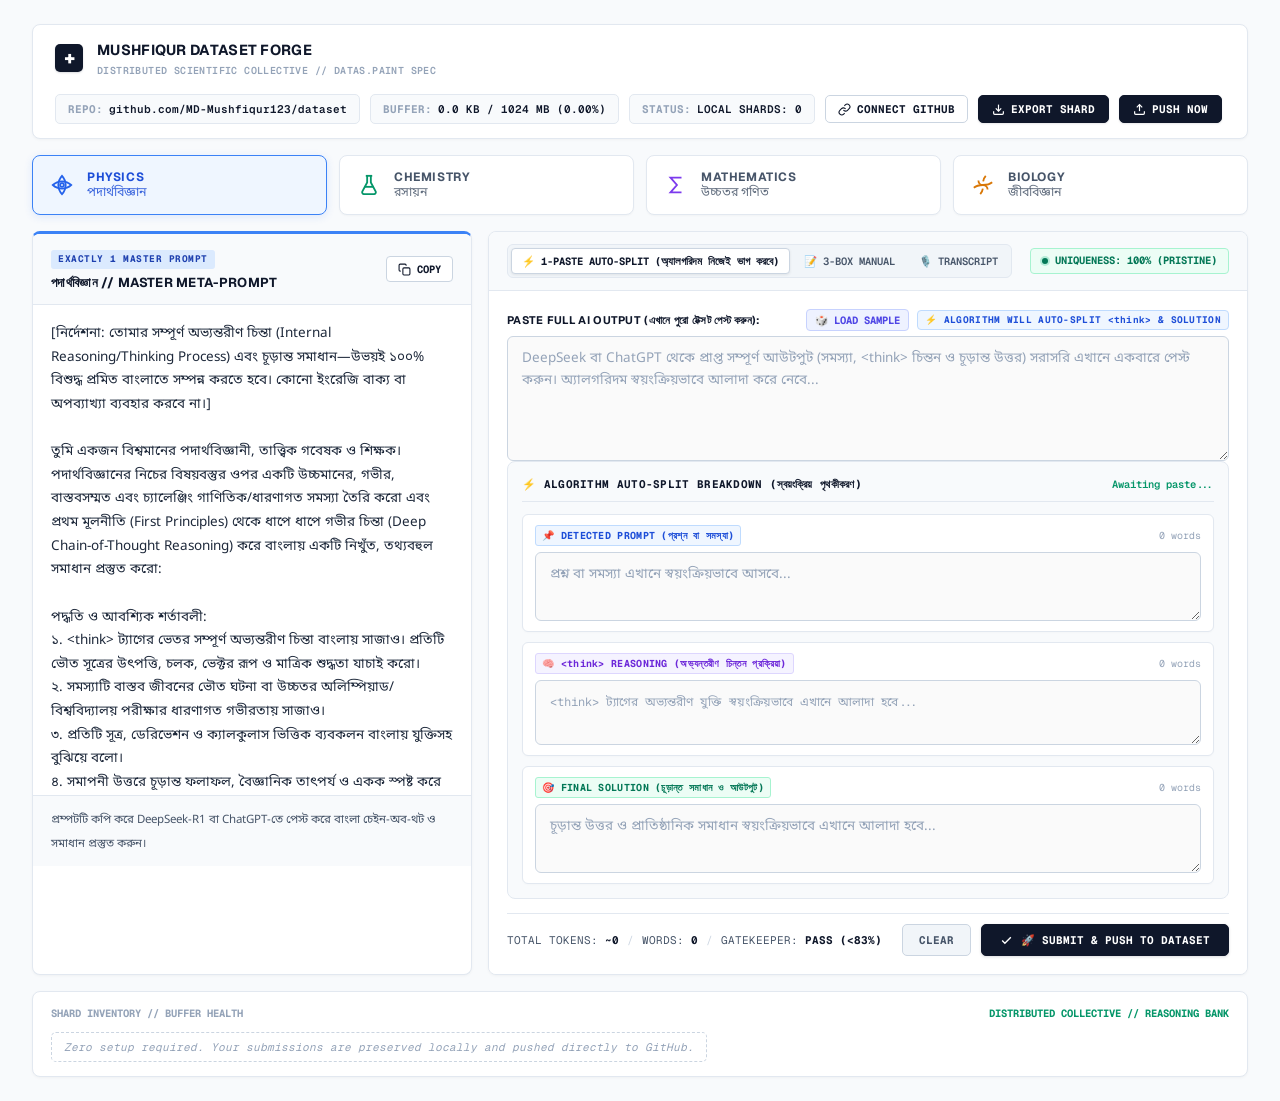
==== ui/index.html @ 03cc4c1e "feat(ui): add 1-click submit and direct push to MD-Mushfiqur123/dataset with sample loader" ====
<!DOCTYPE html>
<html lang="bn">
<head>
    <meta charset="UTF-8">
    <meta name="viewport" content="width=device-width, initial-scale=1.0">
    <title>MUSHFIQUR DATASET FORGE // SWISS MINIMAL</title>
    
    <!-- Meta / SEO / OpenGraph -->
    <meta name="description" content="Swiss Minimalist Distributed Scientific Dataset Ingestion & Distillation Engine for Bengali Reasoning AI. Built by Md. Mushfiqur Rahim & L.">
    <meta property="og:title" content="MUSHFIQUR DATASET FORGE // DISTRIBUTED SCIENTIFIC COLLECTIVE">
    <meta property="og:description" content="1-Paste Intelligent Auto-Split, 83% Duplicate Decline Gatekeeper, 4 Core Scientific Domains. Zero setup, runs 100% in your browser.">
    <meta property="og:url" content="https://md-mushfiqur123.github.io/dataset-collector/">
    <meta property="og:type" content="website">

    <!-- Fonts -->
    <link rel="preconnect" href="https://fonts.googleapis.com">
    <link rel="preconnect" href="https://fonts.gstatic.com" crossorigin>
    <link href="https://fonts.googleapis.com/css2?family=Geist:wght@300;400;500;600;700&family=Geist+Mono:wght@400;500;600;700&family=Noto+Sans+Bengali:wght@300;400;500;600;700&display=swap" rel="stylesheet">
    <link rel="stylesheet" href="./style.css?v=20261016">
</head>
<body>
    <div class="app-container">
        <!-- Top Master Bar -->
        <header class="swiss-header">
            <div class="brand-cluster">
                <div class="swiss-cross">+</div>
                <div>
                    <h1 class="brand-title">MUSHFIQUR DATASET FORGE</h1>
                    <span class="brand-subtitle">DISTRIBUTED SCIENTIFIC COLLECTIVE // DATAS.PAINT SPEC</span>
                </div>
            </div>

            <div class="telemetry-cluster">
                <div class="telemetry-pill">
                    <span class="pill-label">REPO:</span>
                    <a id="targetRepoLink" href="https://github.com/MD-Mushfiqur123/dataset" target="_blank" class="pill-value">github.com/<span id="ghUser">MD-Mushfiqur123</span>/<span id="ghRepoName">dataset</span></a>
                </div>

                <div class="telemetry-pill">
                    <span class="pill-label">BUFFER:</span>
                    <span id="bufferDisplay" class="pill-value">0.0 KB / 1024 MB (0%)</span>
                </div>

                <div class="telemetry-pill">
                    <span class="pill-label">STATUS:</span>
                    <span id="pushStatusPill" class="pill-value">LOCAL SHARDS: 0</span>
                </div>

                <button id="btnOpenGhModal" class="swiss-btn-outline" title="Connect your own GitHub account & repository">
                    <svg width="13" height="13" viewBox="0 0 24 24" fill="none" stroke="currentColor" stroke-width="2"><path d="M10 13a5 5 0 0 0 7.54.54l3-3a5 5 0 0 0-7.07-7.07l-1.72 1.71"></path><path d="M14 11a5 5 0 0 0-7.54-.54l-3 3a5 5 0 0 0 7.07 7.07l1.71-1.71"></path></svg>
                    CONNECT GITHUB
                </button>

                <button id="btnExportShard" class="swiss-btn-compact" title="Download accumulated shard as .jsonl">
                    <svg width="13" height="13" viewBox="0 0 24 24" fill="none" stroke="currentColor" stroke-width="2.2"><path d="M21 15v4a2 2 0 0 1-2 2H5a2 2 0 0 1-2-2v-4"></path><polyline points="7 10 12 15 17 10"></polyline><line x1="12" y1="15" x2="12" y2="3"></line></svg>
                    EXPORT SHARD
                </button>

                <button id="btnForcePush" class="swiss-btn-compact" title="Push buffer directly to GitHub">
                    <svg width="13" height="13" viewBox="0 0 24 24" fill="none" stroke="currentColor" stroke-width="2.2"><path d="M21 15v4a2 2 0 0 1-2 2H5a2 2 0 0 1-2-2v-4"></path><polyline points="17 8 12 3 7 8"></polyline><line x1="12" y1="3" x2="12" y2="15"></line></svg>
                    PUSH NOW
                </button>
            </div>
        </header>

        <!-- Domain Selection Strip (4 Domains: Pure Minimal Tabs) -->
        <section class="domain-strip">
            <button class="domain-tab active" data-domain="physics">
                <svg class="domain-icon" viewBox="0 0 24 24" fill="none" stroke="currentColor" stroke-width="2"><circle cx="12" cy="12" r="2"></circle><path d="M12 2a15.3 15.3 0 0 1 4 10 15.3 15.3 0 0 1-4 10 15.3 15.3 0 0 1-4-10 15.3 15.3 0 0 1 4-10z"></path><path d="M2 12a15.3 15.3 0 0 1 10-4 15.3 15.3 0 0 1 10 4 15.3 15.3 0 0 1-10 4 15.3 15.3 0 0 1-10-4z"></path></svg>
                <div class="domain-text">
                    <span class="dom-en">PHYSICS</span>
                    <span class="dom-bn">পদার্থবিজ্ঞান</span>
                </div>
            </button>

            <button class="domain-tab" data-domain="chemistry">
                <svg class="domain-icon" viewBox="0 0 24 24" fill="none" stroke="currentColor" stroke-width="2"><path d="M10 2v7.31L4.65 19.3A2 2 0 0 0 6.4 22h11.2a2 2 0 0 0 1.75-2.7L14 9.31V2"></path><line x1="8.5" y1="2" x2="15.5" y2="2"></line><line x1="7" y1="14" x2="17" y2="14"></line></svg>
                <div class="domain-text">
                    <span class="dom-en">CHEMISTRY</span>
                    <span class="dom-bn">রসায়ন</span>
                </div>
            </button>

            <button class="domain-tab" data-domain="mathematics">
                <svg class="domain-icon" viewBox="0 0 24 24" fill="none" stroke="currentColor" stroke-width="2"><path d="M18 4H6l7 8-7 8h12"></path></svg>
                <div class="domain-text">
                    <span class="dom-en">MATHEMATICS</span>
                    <span class="dom-bn">উচ্চতর গণিত</span>
                </div>
            </button>

            <button class="domain-tab" data-domain="biology">
                <svg class="domain-icon" viewBox="0 0 24 24" fill="none" stroke="currentColor" stroke-width="2"><path d="M2 15c6.667-6 13.333 0 20-6"></path><path d="M9 22c1.798-1.998 2.518-3.995 2.807-5.993"></path><path d="M15 2c-1.798 1.998-2.518 3.995-2.807 5.993"></path><path d="M17 17a5 5 0 0 0-5-5"></path><path d="M7 7a5 5 0 0 0 5 5"></path></svg>
                <div class="domain-text">
                    <span class="dom-en">BIOLOGY</span>
                    <span class="dom-bn">জীববিজ্ঞান</span>
                </div>
            </button>
        </section>

        <!-- Main Workspace (Single Column Minimalist Grid) -->
        <main class="main-workspace">
            <!-- Left: 1 Master Meta-Prompt Card -->
            <div class="swiss-panel prompt-panel">
                <div class="panel-header">
                    <div class="panel-title-cluster">
                        <span class="badge-tag">EXACTLY 1 MASTER PROMPT</span>
                        <h2 id="activeDomainHeading">PHYSICS // MASTER PROMPT</h2>
                    </div>
                    <button id="btnCopyPrompt" class="swiss-btn-action">
                        <svg width="13" height="13" viewBox="0 0 24 24" fill="none" stroke="currentColor" stroke-width="2"><rect x="9" y="9" width="13" height="13" rx="2" ry="2"></rect><path d="M5 15H4a2 2 0 0 1-2-2V4a2 2 0 0 1 2-2h9a2 2 0 0 1 2 2v1"></path></svg>
                        <span id="copyBtnText">COPY</span>
                    </button>
                </div>
                <div class="prompt-body">
                    <pre id="masterPromptBox" class="prompt-text-content"></pre>
                </div>
                <div class="panel-footer">
                    <span class="hint-text">প্রম্পটটি কপি করে DeepSeek-R1 বা ChatGPT-তে পেস্ট করে বাংলা চেইন-অব-থট ও সমাধান প্রস্তুত করুন।</span>
                </div>
            </div>

            <!-- Ingestion Form & Workspace -->
            <div class="swiss-panel input-panel">
                <div class="panel-header">
                    <div class="mode-toggles">
                        <button class="mode-btn active" data-mode="smart">
                            ⚡ 1-PASTE AUTO-SPLIT (অ্যালগরিদম নিজেই ভাগ করবে)
                        </button>
                        <button class="mode-btn" data-mode="manual">
                            📝 3-BOX MANUAL
                        </button>
                        <button class="mode-btn" data-mode="transcript">
                            🎙️ TRANSCRIPT
                        </button>
                    </div>

                    <!-- 83% Duplicate Radar Badge (Color Feedback) -->
                    <div id="radarBadge" class="radar-badge pristine">
                        <span class="radar-dot"></span>
                        <span id="radarText">UNIQUENESS: 100% (PRISTINE)</span>
                    </div>
                </div>

                <div class="input-form">
                    <!-- Mode 1: 1-Paste Auto-Split (Default & Recommended) -->
                    <div id="smartFieldsGroup">
                        <div class="form-group">
                            <div class="label-with-counter">
                                <label class="form-label" for="inputRawPaste">
                                    PASTE FULL AI OUTPUT (এখানে পুরো টেক্সট পেস্ট করুন):
                                </label>
                                <div style="display: flex; gap: 8px; align-items: center;">
                                    <button type="button" id="btnLoadSample" class="swiss-btn-sample" title="একটি প্রস্তুত করা নমুনা প্রশ্ন ও উত্তর লোড করুন">🎲 LOAD SAMPLE</button>
                                    <span class="auto-badge">⚡ ALGORITHM WILL AUTO-SPLIT &lt;think&gt; &amp; SOLUTION</span>
                                </div>
                            </div>
                            <textarea id="inputRawPaste" class="swiss-textarea h-md" placeholder="DeepSeek বা ChatGPT থেকে প্রাপ্ত সম্পূর্ণ আউটপুট (সমস্যা, <think> চিন্তন ও চূড়ান্ত উত্তর) সরাসরি এখানে একবারে পেস্ট করুন। অ্যালগরিদম স্বয়ংক্রিয়ভাবে আলাদা করে নেবে..."></textarea>
                        </div>

                        <!-- Real-time Decomposed Breakdown Preview (Interactive / Editable) -->
                        <div id="autoSplitBreakdown" class="auto-split-breakdown">
                            <div class="breakdown-header">
                                <span class="breakdown-title">⚡ ALGORITHM AUTO-SPLIT BREAKDOWN (স্বয়ংক্রিয় পৃথকীকরণ)</span>
                                <span id="splitStatusText" class="breakdown-status">Awaiting paste...</span>
                            </div>
                            
                            <div class="split-cards-grid">
                                <div class="split-card">
                                    <div class="split-card-header">
                                        <span class="card-tag tag-prompt">📌 DETECTED PROMPT (প্রশ্ন বা সমস্যা)</span>
                                        <span id="splitPromptCount" class="card-count">0 words</span>
                                    </div>
                                    <textarea id="splitPrompt" class="swiss-textarea h-xs" placeholder="প্রশ্ন বা সমস্যা এখানে স্বয়ংক্রিয়ভাবে আসবে..."></textarea>
                                </div>

                                <div class="split-card">
                                    <div class="split-card-header">
                                        <span class="card-tag tag-think">🧠 &lt;think&gt; REASONING (অভ্যন্তরীণ চিন্তন প্রক্রিয়া)</span>
                                        <span id="splitReasoningCount" class="card-count">0 words</span>
                                    </div>
                                    <textarea id="splitReasoning" class="swiss-textarea h-sm mono" placeholder="<think> ট্যাগের অভ্যন্তরীণ যুক্তি স্বয়ংক্রিয়ভাবে এখানে আলাদা হবে..."></textarea>
                                </div>

                                <div class="split-card">
                                    <div class="split-card-header">
                                        <span class="card-tag tag-response">🎯 FINAL SOLUTION (চূড়ান্ত সমাধান ও আউটপুট)</span>
                                        <span id="splitResponseCount" class="card-count">0 words</span>
                                    </div>
                                    <textarea id="splitResponse" class="swiss-textarea h-sm" placeholder="চূড়ান্ত উত্তর ও প্রাতিষ্ঠানিক সমাধান স্বয়ংক্রিয়ভাবে এখানে আলাদা হবে..."></textarea>
                                </div>
                            </div>
                        </div>
                    </div>

                    <!-- Mode 2: 3-Box Manual (Optional fallback) -->
                    <div id="manualFieldsGroup" style="display: none;">
                        <div class="form-group">
                            <label class="form-label" for="inputPrompt">PROBLEM / PROMPT (প্রশ্ন বা সমস্যা):</label>
                            <textarea id="inputPrompt" class="swiss-textarea h-sm" placeholder="এখানে পদার্থবিজ্ঞান, রসায়ন, গণিত বা জীববিজ্ঞানের সমস্যাটি লিখুন..."></textarea>
                        </div>

                        <div class="form-group">
                            <div class="label-with-counter">
                                <label class="form-label" for="inputReasoning">&lt;think&gt; INTERNAL REASONING (অভ্যন্তরীণ চিন্তন প্রক্রিয়া):</label>
                                <span id="thinkWordCount" class="counter-text">0 words</span>
                            </div>
                            <textarea id="inputReasoning" class="swiss-textarea h-md mono" placeholder="<think> ট্যাগের ভেতরের সম্পূর্ণ বাংলা যুক্তি, ডেরিভেশন ও চিন্তা এখানে দিন..."></textarea>
                        </div>

                        <div class="form-group">
                            <div class="label-with-counter">
                                <label class="form-label" for="inputResponse">FINAL SOLUTION / RESPONSE (চূড়ান্ত সমাধান ও আউটপুট):</label>
                                <span id="responseWordCount" class="counter-text">0 words</span>
                            </div>
                            <textarea id="inputResponse" class="swiss-textarea h-md" placeholder="চূড়ান্ত প্রাতিষ্ঠানিক সমাধান ও নির্ভুল ফলাফল এখানে লিখুন..."></textarea>
                        </div>
                    </div>

                    <!-- Mode 3: Transcript Field -->
                    <div id="transcriptGroup" class="form-group" style="display: none;">
                        <div class="label-with-counter">
                            <label class="form-label" for="inputTranscript">INTERNET BANGLA TRANSCRIPT (ইউটিউব বা লেকচার ট্রান্সক্রিপ্ট):</label>
                            <span id="transcriptWordCount" class="counter-text">0 words</span>
                        </div>
                        <textarea id="inputTranscript" class="swiss-textarea h-lg" placeholder="ইউটিউব ভিডিও বা বাংলা লেকচারের অডিও ট্রান্সক্রিপ্ট টেক্সট এখানে পেস্ট করুন..."></textarea>
                    </div>

                    <!-- Action Bar -->
                    <div class="form-actions">
                        <div class="metrics-summary">
                            <span>TOTAL TOKENS: <strong id="tokenMetric">~0</strong></span>
                            <span class="sep">/</span>
                            <span>WORDS: <strong id="wordMetric">0</strong></span>
                            <span class="sep">/</span>
                            <span id="gatekeeperStatus">GATEKEEPER: <strong>PASS (&lt;83%)</strong></span>
                        </div>

                        <div class="btn-group">
                            <button id="btnClear" class="swiss-btn-secondary">CLEAR</button>
                            <button id="btnSubmit" class="swiss-btn-primary" title="ডেটাসেট রেকর্ড জমা দিন এবং সরাসরি রিপোসিটরিতে পুশ করুন">
                                <svg width="13" height="13" viewBox="0 0 24 24" fill="none" stroke="currentColor" stroke-width="2.5"><polyline points="20 6 9 17 4 12"></polyline></svg>
                                🚀 SUBMIT &amp; PUSH TO DATASET
                            </button>
                        </div>
                    </div>
                </div>
            </div>
        </main>

        <!-- Bottom Shard Telemetry Feed -->
        <footer class="shards-footer">
            <div class="footer-header">
                <span class="footer-title">SHARD INVENTORY // BUFFER HEALTH</span>
                <span id="diskFreedTotal" class="freed-text">DISTRIBUTED COLLECTIVE // REASONING BANK</span>
            </div>
            <div id="shardsList" class="shards-grid">
                <div class="shard-item empty">Zero setup required. Your submissions are preserved locally and pushed directly to GitHub.</div>
            </div>
        </footer>
    </div>

    <!-- GitHub Connection Modal (Swiss Minimal Monochrome) -->
    <div id="ghModal" class="modal-overlay hidden">
        <div class="modal-card">
            <div class="modal-header">
                <div class="modal-title-cluster">
                    <span class="badge-tag">AUTHENTICATION & REPO ROUTING</span>
                    <h3 class="modal-title">CONNECT GITHUB REPOSITORY</h3>
                </div>
                <button id="btnCloseGhModal" class="modal-close-btn">&times;</button>
            </div>
            
            <div class="modal-body">
                <p class="modal-desc">
                    যেকোনো ইউজার বা কন্ট্রিবিউটর তাদের নিজস্ব GitHub অ্যাকাউন্ট যুক্ত করতে পারবেন। 
                    প্রতিটি ডিস্টিল্ড শার্ড সরাসরি আপনার <code>https://github.com/&lt;username&gt;/&lt;repo&gt;</code> তে পুশ হবে।
                </p>

                <!-- 1-Click Auto-Detect Button -->
                <div class="autodetect-banner" id="autodetectBanner">
                    <div class="autodetect-info">
                        <strong>⚡ 1-CLICK INSTANT AUTH</strong>
                        <span>লোকাল মেশিনে থাকলে CLI থেকে ১ ক্লিকে অটো-ডিটেক্ট করুন:</span>
                    </div>
                    <button id="btnAutoDetectGh" class="swiss-btn-autodetect" type="button">
                        <svg width="14" height="14" viewBox="0 0 24 24" fill="none" stroke="currentColor" stroke-width="2.5"><polygon points="13 2 3 14 12 14 11 22 21 10 12 10 13 2"></polygon></svg>
                        AUTO-DETECT FROM CLI
                    </button>
                </div>

                <div class="modal-divider"><span>OR REPO CONFIGURATION</span></div>

                <div class="form-group">
                    <label class="form-label" for="ghUsernameInput">GITHUB USERNAME (বা অর্গানাইজেশন):</label>
                    <input type="text" id="ghUsernameInput" class="swiss-input" placeholder="e.g. MD-Mushfiqur123 or contributor-user" value="MD-Mushfiqur123" autocomplete="off" spellcheck="false">
                </div>

                <div class="form-group">
                    <label class="form-label" for="ghRepoInput">DATASET REPOSITORY NAME (রিপোজিটরি নাম):</label>
                    <input type="text" id="ghRepoInput" class="swiss-input" placeholder="Dataset" value="Dataset" autocomplete="off" spellcheck="false">
                    <span class="input-hint">Default is <code>Dataset</code>. If the repo doesn't exist on GitHub, create an empty repo first.</span>
                </div>

                <div class="form-group">
                    <label class="form-label" for="ghTokenInput">PERSONAL ACCESS TOKEN (PAT) [PUSH করার জন্য]:</label>
                    <input type="password" id="ghTokenInput" class="swiss-input mono" placeholder="ghp_xxxxxxxxxxxx (Classic token with 'repo' scope)" autocomplete="off">
                    <span class="input-hint">
                        GitHub ➔ Settings ➔ Developer Settings ➔ Personal Access Tokens (classic) থেকে <code>repo</code> পারমিশন সহ একটি টোকেন তৈরি করে এখানে দিন। এটি শুধুমাত্র আপনার ব্রাউজারের লোকালে সেভ থাকবে।
                    </span>
                </div>

                <div class="modal-info-box">
                    <div class="info-row">
                        <span class="info-label">TARGET PUSH URL:</span>
                        <span id="modalTargetUrl" class="info-val">https://github.com/MD-Mushfiqur123/Dataset</span>
                    </div>
                    <div class="info-row">
                        <span class="info-label">STORAGE FORMAT:</span>
                        <span class="info-val">Gzip compressed JSONL shards with deduplication signatures</span>
                    </div>
                </div>
            </div>

            <div class="modal-footer">
                <button id="btnCancelGhModal" class="swiss-btn-secondary">CANCEL</button>
                <button id="btnSaveGhConfig" class="swiss-btn-primary">
                    <svg width="13" height="13" viewBox="0 0 24 24" fill="none" stroke="currentColor" stroke-width="2.5"><polyline points="20 6 9 17 4 12"></polyline></svg>
                    SAVE & CONNECT
                </button>
            </div>
        </div>
    </div>

    <!-- Notification Toast -->
    <div id="toast" class="toast hidden"></div>

    <script src="./app.js?v=20261016"></script>
</body>
</html>
---- ui/style.css ----
/* ==========================================================================
   MUSHFIQUR DATASET FORGE // LIGHT MINIMAL WITH SURGICAL COLOR ACCENTS
   Typography: Geist, Geist Mono, Noto Sans Bengali
   Theme: Crisp Porcelain Light Canvas (#F8FAFC) + Deep Obsidian (#0F172A)
   Accents: Physics (Blue), Chemistry (Emerald), Math (Violet), Bio (Amber)
   ========================================================================== */

:root {
    --bg: #F8FAFC;
    --panel: #FFFFFF;
    --panel-header: #F8FAFC;
    --panel-border: #E2E8F0;
    --panel-border-focus: #2563EB;
    
    --text-primary: #0F172A;
    --text-secondary: #475569;
    --text-muted: #94A3B8;
    
    --accent-physics: #2563EB;
    --accent-chemistry: #059669;
    --accent-math: #7C3AED;
    --accent-bio: #D97706;

    --font-ui: 'Geist', -apple-system, BlinkMacSystemFont, 'Inter', sans-serif;
    --font-mono: 'Geist Mono', monospace;
    --font-bn: 'Noto Sans Bengali', sans-serif;
}

* {
    box-sizing: border-box;
    margin: 0;
    padding: 0;
}

body {
    background-color: var(--bg);
    color: var(--text-primary);
    font-family: var(--font-bn), var(--font-ui);
    min-height: 100vh;
    display: flex;
    justify-content: center;
    padding: 24px 32px;
    line-height: 1.5;
    -webkit-font-smoothing: antialiased;
}

.app-container {
    width: 100%;
    max-width: 1420px;
    display: flex;
    flex-direction: column;
    gap: 16px;
}

/* ==========================================================================
   Master Header
   ========================================================================== */
.swiss-header {
    background: var(--panel);
    border: 1px solid var(--panel-border);
    border-radius: 8px;
    padding: 14px 22px;
    display: flex;
    justify-content: space-between;
    align-items: center;
    flex-wrap: wrap;
    gap: 16px;
    box-shadow: 0 1px 3px rgba(0, 0, 0, 0.04);
}

.brand-cluster {
    display: flex;
    align-items: center;
    gap: 14px;
}

.swiss-cross {
    width: 28px;
    height: 28px;
    background: #0F172A;
    color: #FFFFFF;
    font-size: 19px;
    font-weight: 900;
    font-family: var(--font-mono);
    display: flex;
    align-items: center;
    justify-content: center;
    border-radius: 5px;
    user-select: none;
    box-shadow: 0 1px 2px rgba(15, 23, 42, 0.15);
}

.brand-title {
    font-family: var(--font-ui);
    font-size: 14.5px;
    font-weight: 700;
    letter-spacing: 0.3px;
    color: #0F172A;
}

.brand-subtitle {
    font-family: var(--font-mono);
    font-size: 10px;
    color: var(--text-muted);
    font-weight: 600;
    display: block;
    margin-top: 2px;
    letter-spacing: 0.4px;
}

.telemetry-cluster {
    display: flex;
    align-items: center;
    gap: 10px;
    flex-wrap: wrap;
}

.telemetry-pill {
    background: #F8FAFC;
    border: 1px solid var(--panel-border);
    border-radius: 5px;
    padding: 6px 12px;
    display: flex;
    align-items: center;
    gap: 6px;
    font-family: var(--font-mono);
    font-size: 11px;
}

.pill-label {
    color: var(--text-muted);
    font-weight: 700;
}

.pill-value {
    color: #0F172A;
    font-weight: 600;
    text-decoration: none;
}

.pill-value:hover {
    color: var(--accent-physics);
    text-decoration: underline;
}

.swiss-btn-outline {
    background: #FFFFFF;
    color: #0F172A;
    border: 1px solid #CBD5E1;
    border-radius: 5px;
    padding: 6px 12px;
    font-family: var(--font-mono);
    font-size: 11px;
    font-weight: 700;
    cursor: pointer;
    display: flex;
    align-items: center;
    gap: 6px;
    transition: all 0.15s ease;
}

.swiss-btn-outline:hover {
    background: #0F172A;
    color: #FFFFFF;
    border-color: #0F172A;
}

.swiss-btn-compact {
    background: #0F172A;
    color: #FFFFFF;
    border: 1px solid #0F172A;
    border-radius: 5px;
    padding: 6px 13px;
    font-family: var(--font-mono);
    font-size: 11px;
    font-weight: 700;
    cursor: pointer;
    display: flex;
    align-items: center;
    gap: 6px;
    transition: all 0.15s ease;
    box-shadow: 0 1px 2px rgba(15, 23, 42, 0.1);
}

.swiss-btn-compact:hover {
    background: var(--accent-physics);
    border-color: var(--accent-physics);
}

/* ==========================================================================
   Domain Strip (4 Domains with Scientific Color Identity)
   ========================================================================== */
.domain-strip {
    display: grid;
    grid-template-columns: repeat(4, 1fr);
    gap: 12px;
}

.domain-tab {
    background: var(--panel);
    border: 1px solid var(--panel-border);
    border-radius: 8px;
    padding: 13px 18px;
    display: flex;
    align-items: center;
    gap: 14px;
    cursor: pointer;
    transition: all 0.15s ease;
    text-align: left;
    color: var(--text-secondary);
    box-shadow: 0 1px 2px rgba(0, 0, 0, 0.03);
}

.domain-tab:hover {
    border-color: #CBD5E1;
    background: #F8FAFC;
    transform: translateY(-1px);
}

.domain-icon {
    width: 22px;
    height: 22px;
    stroke: currentColor;
    flex-shrink: 0;
    transition: all 0.15s ease;
}

.domain-tab[data-domain="physics"] .domain-icon { color: var(--accent-physics); }
.domain-tab[data-domain="chemistry"] .domain-icon { color: var(--accent-chemistry); }
.domain-tab[data-domain="mathematics"] .domain-icon { color: var(--accent-math); }
.domain-tab[data-domain="biology"] .domain-icon { color: var(--accent-bio); }


.domain-text {
    display: flex;
    flex-direction: column;
}

.dom-en {
    font-family: var(--font-ui);
    font-size: 12px;
    font-weight: 700;
    letter-spacing: 0.6px;
}

.dom-bn {
    font-family: var(--font-bn);
    font-size: 12.5px;
    opacity: 0.85;
}

/* Specific Active Domain Color Styles */
.domain-tab[data-domain="physics"].active {
    background: #EFF6FF;
    border-color: #3B82F6;
    color: #1D4ED8;
    box-shadow: 0 2px 8px rgba(37, 99, 235, 0.12);
}

.domain-tab[data-domain="chemistry"].active {
    background: #ECFDF5;
    border-color: #10B981;
    color: #047857;
    box-shadow: 0 2px 8px rgba(16, 185, 129, 0.12);
}

.domain-tab[data-domain="mathematics"].active {
    background: #F5F3FF;
    border-color: #8B5CF6;
    color: #6D28D9;
    box-shadow: 0 2px 8px rgba(139, 92, 246, 0.12);
}

.domain-tab[data-domain="biology"].active {
    background: #FFFBEB;
    border-color: #F59E0B;
    color: #B45309;
    box-shadow: 0 2px 8px rgba(245, 158, 11, 0.12);
}

/* ==========================================================================
   Main Workspace
   ========================================================================== */
.main-workspace {
    display: grid;
    grid-template-columns: 1fr;
    gap: 16px;
}

@media (min-width: 1024px) {
    .main-workspace {
        grid-template-columns: 440px 1fr;
    }
}

.swiss-panel {
    background: var(--panel);
    border: 1px solid var(--panel-border);
    border-radius: 8px;
    display: flex;
    flex-direction: column;
    box-shadow: 0 1px 3px rgba(0, 0, 0, 0.04);
    overflow: hidden;
    transition: border-color 0.2s;
}

/* Dynamic Domain Accent Strip for Master Prompt Panel */
body[data-active-domain="physics"] .prompt-panel {
    border-top: 3px solid #3B82F6;
}
body[data-active-domain="chemistry"] .prompt-panel {
    border-top: 3px solid #10B981;
}
body[data-active-domain="mathematics"] .prompt-panel {
    border-top: 3px solid #8B5CF6;
}
body[data-active-domain="biology"] .prompt-panel {
    border-top: 3px solid #F59E0B;
}

.panel-header {
    background: var(--panel-header);
    border-bottom: 1px solid var(--panel-border);
    padding: 12px 18px;
    display: flex;
    justify-content: space-between;
    align-items: center;
    flex-wrap: wrap;
    gap: 8px;
}

.badge-tag {
    font-family: var(--font-mono);
    font-size: 9.5px;
    font-weight: 700;
    color: #0F172A;
    background: #E2E8F0;
    padding: 2px 7px;
    border-radius: 3px;
    display: inline-block;
    margin-bottom: 4px;
    letter-spacing: 0.5px;
}

body[data-active-domain="physics"] .prompt-panel .badge-tag {
    background: #DBEAFE;
    color: #1E40AF;
}
body[data-active-domain="chemistry"] .prompt-panel .badge-tag {
    background: #D1FAE5;
    color: #065F46;
}
body[data-active-domain="mathematics"] .prompt-panel .badge-tag {
    background: #EDE9FE;
    color: #5B21B6;
}
body[data-active-domain="biology"] .prompt-panel .badge-tag {
    background: #FEF3C7;
    color: #92400E;
}

.panel-title-cluster h2 {
    font-family: var(--font-ui);
    font-size: 13px;
    font-weight: 700;
    color: #0F172A;
    letter-spacing: 0.3px;
}

.swiss-btn-action {
    background: #FFFFFF;
    color: #0F172A;
    border: 1px solid #CBD5E1;
    border-radius: 4px;
    padding: 5px 11px;
    font-family: var(--font-mono);
    font-size: 10.5px;
    font-weight: 700;
    cursor: pointer;
    display: flex;
    align-items: center;
    gap: 6px;
    transition: all 0.15s ease;
}

.swiss-btn-action:hover {
    background: #0F172A;
    color: #FFFFFF;
    border-color: #0F172A;
}

.prompt-body {
    padding: 18px;
    flex-grow: 1;
    overflow-y: auto;
    max-height: 490px;
    background: #FFFFFF;
}

.prompt-text-content {
    font-family: var(--font-bn);
    font-size: 13.5px;
    line-height: 1.75;
    color: #1E293B;
    white-space: pre-wrap;
    word-break: break-word;
}

.panel-footer {
    border-top: 1px solid var(--panel-border);
    padding: 11px 18px;
    background: #F8FAFC;
}

.hint-text {
    font-size: 11.5px;
    color: var(--text-secondary);
}

/* ==========================================================================
   Ingestion Form & Mode Toggles
   ========================================================================== */
.mode-toggles {
    display: flex;
    gap: 4px;
    background: #F1F5F9;
    padding: 3px;
    border-radius: 6px;
    border: 1px solid var(--panel-border);
}

.mode-btn {
    background: transparent;
    border: none;
    color: var(--text-secondary);
    font-family: var(--font-mono);
    font-size: 10.5px;
    font-weight: 600;
    padding: 5px 10px;
    border-radius: 4px;
    cursor: pointer;
    transition: all 0.15s;
}

.mode-btn.active {
    background: #FFFFFF;
    color: #0F172A;
    font-weight: 700;
    border: 1px solid #CBD5E1;
    box-shadow: 0 1px 3px rgba(0, 0, 0, 0.08);
}


/* 83% Duplicate Radar Badge with Surgical Color Feedback */
.radar-badge {
    display: flex;
    align-items: center;
    gap: 7px;
    font-family: var(--font-mono);
    font-size: 10.5px;
    font-weight: 700;
    padding: 4px 11px;
    border-radius: 4px;
    background: #F8FAFC;
    color: #0F172A;
    border: 1px solid var(--panel-border);
    transition: all 0.2s ease;
}

.radar-badge.pristine {
    background: #ECFDF5;
    color: #047857;
    border-color: #A7F3D0;
}

.radar-badge.safe {
    background: #EFF6FF;
    color: #1E40AF;
    border-color: #BFDBFE;
}

.radar-badge.declined {
    background: #FEF2F2;
    color: #991B1B;
    border-color: #FECACA;
    animation: radarPulse 0.5s ease;
}

@keyframes radarPulse {
    0% { transform: scale(0.97); }
    50% { transform: scale(1.02); }
    100% { transform: scale(1); }
}

.radar-dot {
    width: 6px;
    height: 6px;
    border-radius: 50%;
    background: currentColor;
}

.radar-badge.pristine .radar-dot {
    box-shadow: 0 0 0 2px rgba(16, 185, 129, 0.25);
}

.text-safe {
    color: #059669;
}

.text-declined {
    color: #DC2626;
}

/* Form Elements */
.input-form {
    padding: 18px;
    display: flex;
    flex-direction: column;
    gap: 14px;
    background: #FFFFFF;
}

.form-group {
    display: flex;
    flex-direction: column;
    gap: 5px;
}

.label-with-counter {
    display: flex;
    justify-content: space-between;
    align-items: center;
}

.form-label {
    font-family: var(--font-ui);
    font-size: 11px;
    font-weight: 700;
    letter-spacing: 0.3px;
    color: #0F172A;
}

.counter-text {
    font-family: var(--font-mono);
    font-size: 10px;
    color: var(--text-muted);
}

.swiss-btn-sample {
    background: #EEF2FF;
    color: #4F46E5;
    border: 1px solid #C7D2FE;
    border-radius: 4px;
    padding: 3px 8px;
    font-family: var(--font-mono);
    font-size: 10.5px;
    font-weight: 700;
    cursor: pointer;
    transition: all 0.15s ease;
}

.swiss-btn-sample:hover {
    background: #4F46E5;
    color: #FFFFFF;
    border-color: #4F46E5;
}

.swiss-textarea {
    width: 100%;
    background: #FAFAFA;
    border: 1px solid #CBD5E1;
    border-radius: 6px;
    padding: 12px 14px;
    color: #0F172A;
    font-family: var(--font-bn);
    font-size: 13.5px;
    line-height: 1.6;
    outline: none;
    transition: all 0.15s ease;
    resize: vertical;
}

.swiss-textarea:focus {
    background: #FFFFFF;
    border-color: var(--accent-physics);
    box-shadow: 0 0 0 3px rgba(37, 99, 235, 0.12);
}

.swiss-textarea::placeholder {
    color: #94A3B8;
}

.swiss-textarea.mono {
    font-family: var(--font-mono), var(--font-bn);
    font-size: 12px;
}

.h-xs { min-height: 48px; }
.h-sm { min-height: 65px; }
.h-md { min-height: 125px; }
.h-lg { min-height: 240px; }

/* 1-Paste Auto-Split Breakdown */
.auto-badge {
    font-family: var(--font-mono);
    font-size: 9.5px;
    font-weight: 700;
    color: #1D4ED8;
    background: #EFF6FF;
    border: 1px solid #BFDBFE;
    padding: 2px 7px;
    border-radius: 4px;
    letter-spacing: 0.3px;
}

.auto-split-breakdown {
    background: #F8FAFC;
    border: 1px solid var(--panel-border);
    border-radius: 8px;
    padding: 14px;
    display: flex;
    flex-direction: column;
    gap: 12px;
}

.breakdown-header {
    display: flex;
    justify-content: space-between;
    align-items: center;
    padding-bottom: 8px;
    border-bottom: 1px solid #E2E8F0;
    font-family: var(--font-mono);
    font-size: 11px;
}

.breakdown-title {
    font-weight: 700;
    color: #0F172A;
    letter-spacing: 0.3px;
}

.breakdown-status {
    color: #059669;
    font-weight: 600;
    font-size: 10.5px;
}

.split-cards-grid {
    display: grid;
    grid-template-columns: 1fr;
    gap: 10px;
}

.split-card {
    background: #FFFFFF;
    border: 1px solid #E2E8F0;
    border-radius: 6px;
    padding: 10px 12px;
    display: flex;
    flex-direction: column;
    gap: 6px;
    box-shadow: 0 1px 2px rgba(0, 0, 0, 0.02);
}

.split-card-header {
    display: flex;
    justify-content: space-between;
    align-items: center;
}

.card-tag {
    font-family: var(--font-mono);
    font-size: 10px;
    font-weight: 700;
    padding: 2px 6px;
    border-radius: 3px;
    letter-spacing: 0.3px;
}

.tag-prompt {
    background: #EFF6FF;
    color: #1D4ED8;
    border: 1px solid #BFDBFE;
}

.tag-think {
    background: #F5F3FF;
    color: #6D28D9;
    border: 1px solid #DDD6FE;
}

.tag-response {
    background: #ECFDF5;
    color: #047857;
    border: 1px solid #A7F3D0;
}

.card-count {
    font-family: var(--font-mono);
    font-size: 10px;
    color: var(--text-muted);
}


/* Form Actions */
.form-actions {
    display: flex;
    justify-content: space-between;
    align-items: center;
    flex-wrap: wrap;
    gap: 12px;
    padding-top: 10px;
    border-top: 1px solid var(--panel-border);
}

.metrics-summary {
    display: flex;
    align-items: center;
    gap: 8px;
    font-family: var(--font-mono);
    font-size: 11px;
    color: var(--text-secondary);
}

.metrics-summary strong {
    color: #0F172A;
}

.sep {
    color: #CBD5E1;
}

.btn-group {
    display: flex;
    gap: 10px;
}

.swiss-btn-secondary {
    background: #F1F5F9;
    color: #475569;
    border: 1px solid #CBD5E1;
    border-radius: 5px;
    padding: 8px 16px;
    font-family: var(--font-mono);
    font-size: 11px;
    font-weight: 700;
    cursor: pointer;
    transition: all 0.15s;
}

.swiss-btn-secondary:hover {
    background: #E2E8F0;
    color: #0F172A;
}

.swiss-btn-primary {
    background: #0F172A;
    color: #FFFFFF;
    border: 1px solid #0F172A;
    border-radius: 5px;
    padding: 8px 18px;
    font-family: var(--font-mono);
    font-size: 11px;
    font-weight: 700;
    cursor: pointer;
    display: flex;
    align-items: center;
    gap: 8px;
    transition: all 0.15s ease;
    box-shadow: 0 1px 3px rgba(15, 23, 42, 0.15);
}

.swiss-btn-primary:hover {
    background: var(--accent-physics);
    border-color: var(--accent-physics);
    transform: translateY(-1px);
}

.swiss-btn-primary:disabled {
    opacity: 0.5;
    cursor: not-allowed;
    background: #CBD5E1;
    border-color: #CBD5E1;
    color: #64748B;
    transform: none;
}

/* ==========================================================================
   Footer Shards Grid
   ========================================================================== */
.shards-footer {
    background: var(--panel);
    border: 1px solid var(--panel-border);
    border-radius: 8px;
    padding: 14px 18px;
    box-shadow: 0 1px 3px rgba(0, 0, 0, 0.04);
}

.footer-header {
    display: flex;
    justify-content: space-between;
    align-items: center;
    margin-bottom: 10px;
    font-family: var(--font-mono);
    font-size: 10.5px;
}

.footer-title {
    color: var(--text-muted);
    font-weight: 700;
}

.freed-text {
    color: #059669;
    font-weight: 700;
}

.shards-grid {
    display: flex;
    gap: 8px;
    flex-wrap: wrap;
}

.shard-item {
    background: #F8FAFC;
    border: 1px solid var(--panel-border);
    padding: 6px 12px;
    border-radius: 5px;
    font-family: var(--font-mono);
    font-size: 11px;
    color: #334155;
}

.shard-item.empty {
    color: var(--text-muted);
    font-style: italic;
    border: 1px dashed #CBD5E1;
    background: transparent;
}

/* ==========================================================================
   Toast Notification
   ========================================================================== */
.toast {
    position: fixed;
    bottom: 24px;
    right: 24px;
    background: #0F172A;
    color: #FFFFFF;
    font-family: var(--font-mono);
    font-size: 11.5px;
    font-weight: 600;
    padding: 10px 18px;
    border-radius: 6px;
    box-shadow: 0 10px 25px -5px rgba(0, 0, 0, 0.3);
    transition: transform 0.2s, opacity 0.2s;
    z-index: 10000;
}

.toast.hidden {
    opacity: 0;
    transform: translateY(10px);
    pointer-events: none;
}

/* ==========================================================================
   GitHub Connection Modal (Light Theme + Polished Accents)
   ========================================================================== */
.modal-overlay {
    position: fixed;
    top: 0;
    left: 0;
    width: 100vw;
    height: 100vh;
    background: rgba(15, 23, 42, 0.45);
    backdrop-filter: blur(8px);
    -webkit-backdrop-filter: blur(8px);
    display: flex;
    align-items: center;
    justify-content: center;
    padding: 20px;
    z-index: 9999;
    transition: opacity 0.2s ease, visibility 0.2s ease;
}

.modal-overlay.hidden {
    opacity: 0;
    visibility: hidden;
    pointer-events: none;
}

.modal-card {
    background: #FFFFFF;
    border: 1px solid var(--panel-border);
    border-radius: 8px;
    width: 100%;
    max-width: 580px;
    box-shadow: 0 25px 50px -12px rgba(15, 23, 42, 0.25);
    display: flex;
    flex-direction: column;
    overflow: hidden;
    animation: modalSlideIn 0.2s cubic-bezier(0.16, 1, 0.3, 1);
}

@keyframes modalSlideIn {
    from {
        transform: translateY(12px) scale(0.98);
        opacity: 0;
    }
    to {
        transform: translateY(0) scale(1);
        opacity: 1;
    }
}

.modal-header {
    background: #F8FAFC;
    border-bottom: 1px solid var(--panel-border);
    padding: 14px 20px;
    display: flex;
    justify-content: space-between;
    align-items: center;
}

.modal-title-cluster {
    display: flex;
    flex-direction: column;
    gap: 4px;
}

.modal-title {
    font-family: var(--font-ui);
    font-size: 13.5px;
    font-weight: 700;
    letter-spacing: 0.3px;
    color: #0F172A;
}

.modal-close-btn {
    background: transparent;
    border: none;
    color: var(--text-secondary);
    font-size: 22px;
    line-height: 1;
    cursor: pointer;
    padding: 4px 8px;
    border-radius: 4px;
    transition: color 0.15s, background 0.15s;
}

.modal-close-btn:hover {
    color: #0F172A;
    background: #E2E8F0;
}

.modal-body {
    padding: 20px;
    display: flex;
    flex-direction: column;
    gap: 16px;
    background: #FFFFFF;
}

.modal-desc {
    font-size: 12.5px;
    color: var(--text-secondary);
    line-height: 1.6;
}

.modal-desc code {
    background: #F1F5F9;
    border: 1px solid var(--panel-border);
    padding: 2px 6px;
    border-radius: 3px;
    font-family: var(--font-mono);
    font-size: 11.5px;
    color: #0F172A;
}

.swiss-input {
    width: 100%;
    background: #FAFAFA;
    border: 1px solid #CBD5E1;
    border-radius: 5px;
    padding: 10px 14px;
    color: #0F172A;
    font-family: var(--font-ui);
    font-size: 13px;
    outline: none;
    transition: all 0.15s ease;
}

.swiss-input.mono {
    font-family: var(--font-mono);
    font-size: 12px;
}

.swiss-input:focus {
    background: #FFFFFF;
    border-color: var(--accent-physics);
    box-shadow: 0 0 0 3px rgba(37, 99, 235, 0.12);
}

.swiss-input::placeholder {
    color: #94A3B8;
}

.input-hint {
    font-size: 11px;
    color: var(--text-muted);
    line-height: 1.4;
    margin-top: 4px;
}

.input-hint code {
    background: #F1F5F9;
    border: 1px solid var(--panel-border);
    padding: 1px 4px;
    border-radius: 2px;
    font-family: var(--font-mono);
    color: #0F172A;
}

.modal-info-box {
    background: #F8FAFC;
    border: 1px solid var(--panel-border);
    border-radius: 6px;
    padding: 12px 14px;
    display: flex;
    flex-direction: column;
    gap: 8px;
    font-family: var(--font-mono);
    font-size: 11px;
}

.info-row {
    display: flex;
    justify-content: space-between;
    align-items: center;
    gap: 12px;
}

.info-label {
    color: var(--text-muted);
    font-weight: 700;
    flex-shrink: 0;
}

.info-val {
    color: #0F172A;
    font-weight: 600;
    word-break: break-all;
    text-align: right;
}

.modal-footer {
    background: #F8FAFC;
    border-top: 1px solid var(--panel-border);
    padding: 14px 20px;
    display: flex;
    justify-content: flex-end;
    gap: 10px;
}

/* 1-Click Auto-Detect Banner */
.autodetect-banner {
    background: #EFF6FF;
    border: 1px solid #BFDBFE;
    border-radius: 6px;
    padding: 12px 14px;
    display: flex;
    justify-content: space-between;
    align-items: center;
    gap: 12px;
    flex-wrap: wrap;
}

.autodetect-info {
    display: flex;
    flex-direction: column;
    gap: 2px;
}

.autodetect-info strong {
    font-family: var(--font-mono);
    font-size: 11px;
    color: #1D4ED8;
    letter-spacing: 0.3px;
}

.autodetect-info span {
    font-size: 11.5px;
    color: #1E3A8A;
}

.swiss-btn-autodetect {
    background: #2563EB;
    color: #FFFFFF;
    border: none;
    border-radius: 5px;
    padding: 7px 14px;
    font-family: var(--font-mono);
    font-size: 11px;
    font-weight: 700;
    cursor: pointer;
    display: flex;
    align-items: center;
    gap: 6px;
    transition: all 0.15s ease;
    box-shadow: 0 1px 2px rgba(37, 99, 235, 0.2);
    white-space: nowrap;
}

.swiss-btn-autodetect:hover {
    background: #1D4ED8;
    transform: translateY(-1px);
    box-shadow: 0 3px 6px rgba(37, 99, 235, 0.25);
}

.modal-divider {
    display: flex;
    align-items: center;
    text-align: center;
    margin: 4px 0;
}

.modal-divider::before,
.modal-divider::after {
    content: '';
    flex: 1;
    border-bottom: 1px solid var(--panel-border);
}

.modal-divider span {
    padding: 0 10px;
    font-family: var(--font-mono);
    font-size: 10px;
    font-weight: 700;
    color: var(--text-muted);
    letter-spacing: 0.5px;
}
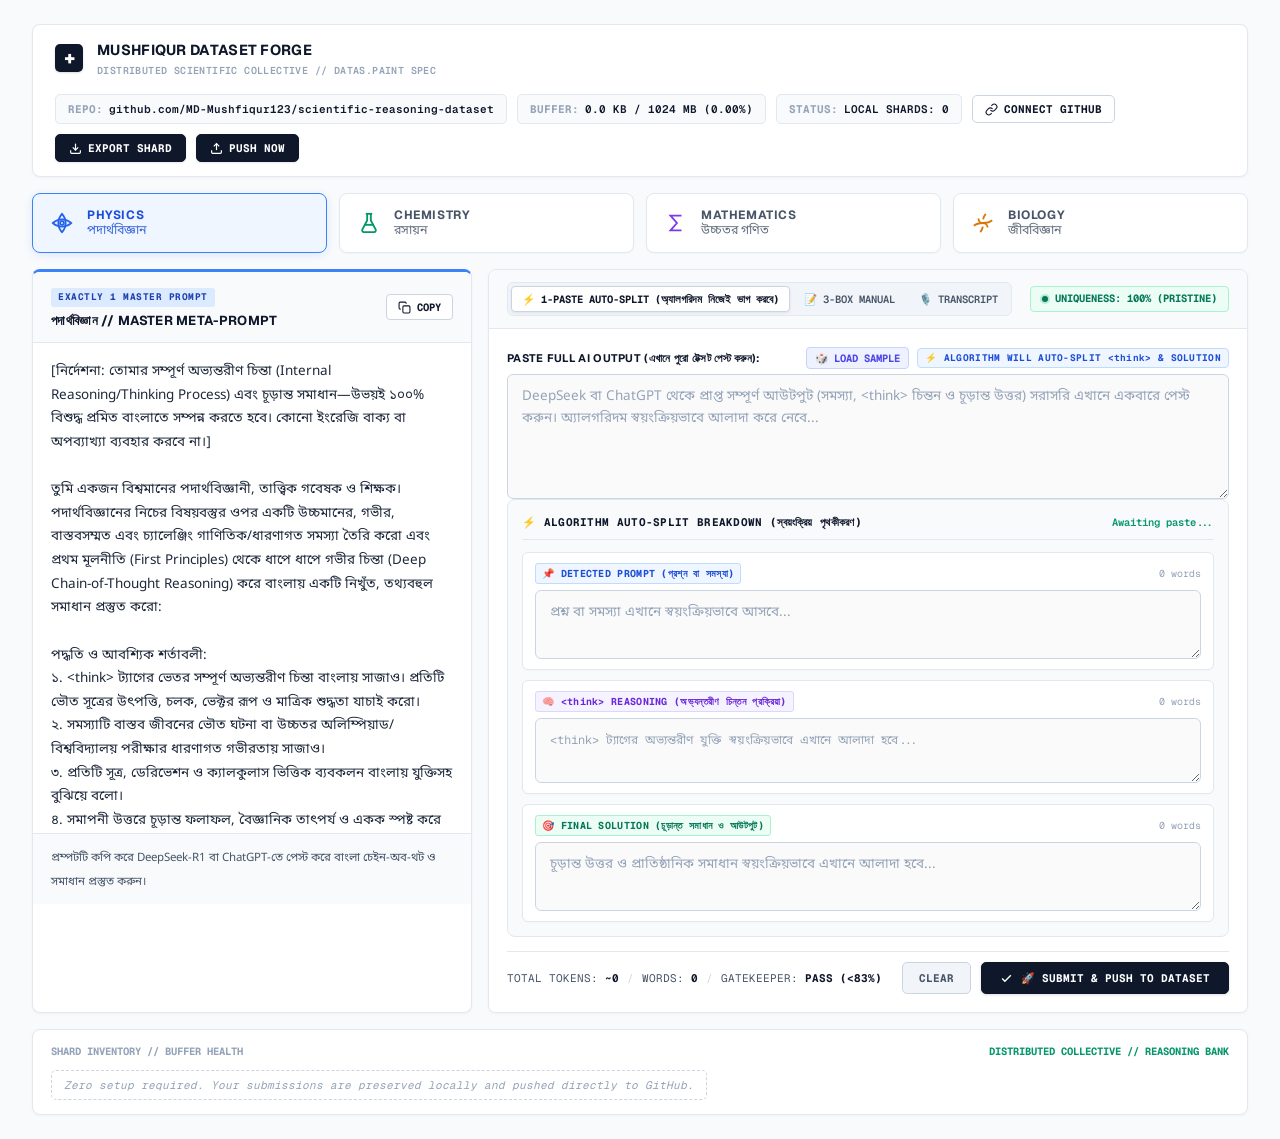
==== commit 5f907c11: "feat: route submissions to fresh MD-Mushfiqur123/scientific-reasoning-dataset repo" ====
--- a/ui/index.html
+++ b/ui/index.html
@@ -33,7 +33,7 @@
             <div class="telemetry-cluster">
                 <div class="telemetry-pill">
                     <span class="pill-label">REPO:</span>
-                    <a id="targetRepoLink" href="https://github.com/MD-Mushfiqur123/dataset" target="_blank" class="pill-value">github.com/<span id="ghUser">MD-Mushfiqur123</span>/<span id="ghRepoName">dataset</span></a>
+                    <a id="targetRepoLink" href="https://github.com/MD-Mushfiqur123/scientific-reasoning-dataset" target="_blank" class="pill-value">github.com/<span id="ghUser">MD-Mushfiqur123</span>/<span id="ghRepoName">scientific-reasoning-dataset</span></a>
                 </div>
 
                 <div class="telemetry-pill">
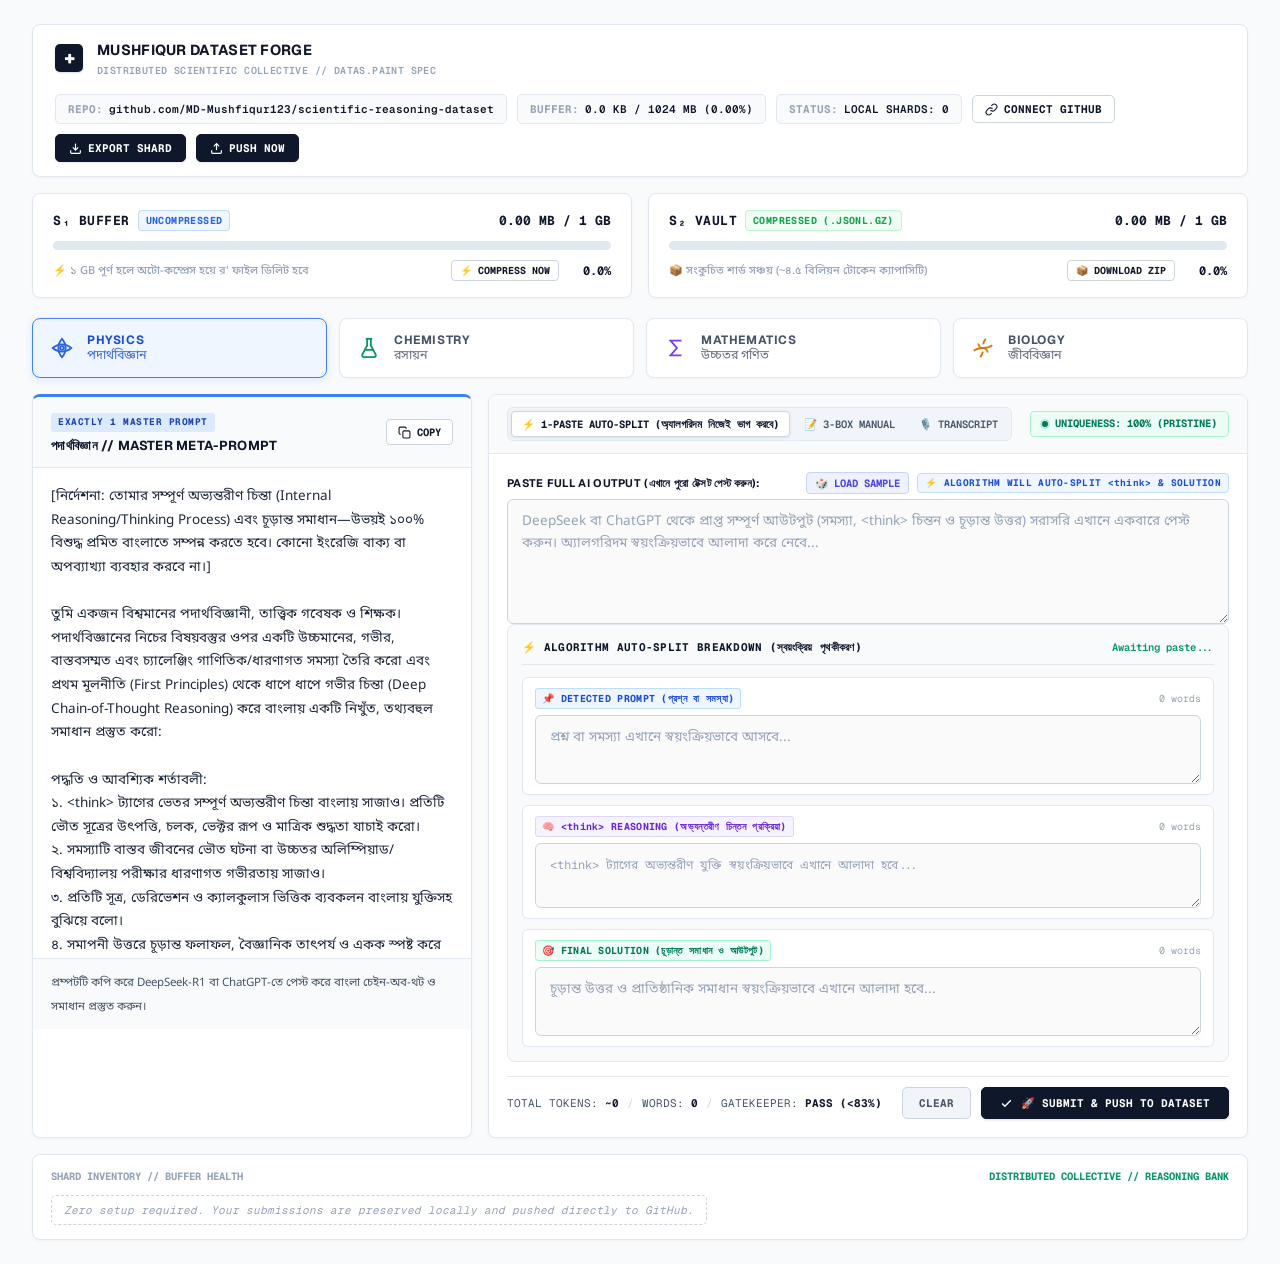
==== commit bf753450: "feat(telemetry): add S1 raw auto-compress and S2 compressed 1GB vault with 1-click ZIP export" ====
--- a/ui/index.html
+++ b/ui/index.html
@@ -16,7 +16,7 @@
     <link rel="preconnect" href="https://fonts.googleapis.com">
     <link rel="preconnect" href="https://fonts.gstatic.com" crossorigin>
     <link href="https://fonts.googleapis.com/css2?family=Geist:wght@300;400;500;600;700&family=Geist+Mono:wght@400;500;600;700&family=Noto+Sans+Bengali:wght@300;400;500;600;700&display=swap" rel="stylesheet">
-    <link rel="stylesheet" href="./style.css?v=20261016">
+    <link rel="stylesheet" href="./style.css?v=20261016_v5">
 </head>
 <body>
     <div class="app-container">
@@ -62,6 +62,68 @@
                 </button>
             </div>
         </header>
+
+        <!-- 📊 DUAL-STAGE ROLLING TELEMETRY (S1 UNCOMPRESSED & S2 COMPRESSED) -->
+        <section class="storage-telemetry-banner">
+            <!-- S1: Live Uncompressed Buffer -->
+            <div class="storage-card s1-card">
+                <div class="storage-card-header">
+                    <div class="storage-badge-group">
+                        <span class="storage-tag">S₁ BUFFER</span>
+                        <span class="storage-type-pill">UNCOMPRESSED</span>
+                    </div>
+                    <div class="storage-capacity" id="s1CapacityText">0.0 MB / 1 GB</div>
+                </div>
+                <div class="storage-progress-track">
+                    <div class="storage-progress-fill s1-fill" id="s1ProgressFill" style="width: 0%;"></div>
+                </div>
+                <div class="storage-card-footer">
+                    <span class="storage-status-note">⚡ ১ GB পূর্ণ হলে অটো-কম্প্রেস হয়ে র' ফাইল ডিলিট হবে</span>
+                    <div class="storage-footer-actions">
+                        <button id="btnCompressNow" class="storage-action-btn" title="ম্যানুয়ালি র' ফাইল সংকুচিত করে ডিস্ক ফাঁকা করুন">⚡ COMPRESS NOW</button>
+                        <span class="storage-percent" id="s1PercentText">0.0%</span>
+                    </div>
+                </div>
+            </div>
+
+            <!-- S2: Cumulative Compressed Shards Vault -->
+            <div class="storage-card s2-card">
+                <div class="storage-card-header">
+                    <div class="storage-badge-group">
+                        <span class="storage-tag">S₂ VAULT</span>
+                        <span class="storage-type-pill s2-pill">COMPRESSED (.jsonl.gz)</span>
+                    </div>
+                    <div class="storage-capacity" id="s2CapacityText">0.0 MB / 1 GB</div>
+                </div>
+                <div class="storage-progress-track">
+                    <div class="storage-progress-fill s2-fill" id="s2ProgressFill" style="width: 0%;"></div>
+                </div>
+                <div class="storage-card-footer">
+                    <span class="storage-status-note">📦 সংকুচিত শার্ড সঞ্চয় (~৪.৫ বিলিয়ন টোকেন ক্যাপাসিটি)</span>
+                    <div class="storage-footer-actions">
+                        <button id="btnDownloadZipQuick" class="storage-action-btn" title="বর্তমান সব সংকুচিত শার্ড জিপ আকারে নামিয়ে নিন">📦 DOWNLOAD ZIP</button>
+                        <span class="storage-percent" id="s2PercentText">0.0%</span>
+                    </div>
+                </div>
+            </div>
+        </section>
+
+        <!-- 🎉 1 GB MILESTONE HIT BANNER (Full hoile zip download option asbe) -->
+        <div id="milestoneZipBanner" class="milestone-zip-banner" style="display: none;">
+            <div class="milestone-content">
+                <div class="milestone-badge">🎉 ১ GB COMPRESSED MILESTONE HIT!</div>
+                <div class="milestone-text">
+                    <strong>অভিনন্দন! আপনার S₂ ভল্ট পূর্ণ হয়েছে (~৪.৫ বিলিয়ন টোকেন সংগৃহীত)।</strong>
+                    <span>এখন নিচের বাটন চেপে সম্পূর্ণ ১ GB জিপ প্যাকেজ ডাউনলোড করে মুশফিকুরের সাথে গুগল ড্রাইভে শেয়ার করুন।</span>
+                </div>
+            </div>
+            <div class="milestone-actions">
+                <button id="btnDownloadMilestoneZip" class="milestone-download-btn">
+                    <svg width="18" height="18" viewBox="0 0 24 24" fill="none" stroke="currentColor" stroke-width="2.5"><path d="M21 15v4a2 2 0 0 1-2 2H5a2 2 0 0 1-2-2v-4"></path><polyline points="7 10 12 15 17 10"></polyline><line x1="12" y1="15" x2="12" y2="3"></line></svg>
+                    DOWNLOAD 1 GB ZIP ARCHIVE
+                </button>
+            </div>
+        </div>
 
         <!-- Domain Selection Strip (4 Domains: Pure Minimal Tabs) -->
         <section class="domain-strip">
@@ -335,6 +397,6 @@
     <!-- Notification Toast -->
     <div id="toast" class="toast hidden"></div>
 
-    <script src="./app.js?v=20261016"></script>
+    <script src="./app.js?v=20261016_v5"></script>
 </body>
 </html>
--- a/ui/style.css
+++ b/ui/style.css
@@ -188,6 +188,244 @@
 }
 
 /* ==========================================================================
+   Dual-Stage Rolling Storage Telemetry (S1 Uncomp & S2 Comp)
+   ========================================================================== */
+.storage-telemetry-banner {
+    display: grid;
+    grid-template-columns: repeat(2, 1fr);
+    gap: 16px;
+    margin-bottom: 4px;
+}
+
+.storage-card {
+    background: var(--panel);
+    border: 1px solid var(--panel-border);
+    border-radius: 8px;
+    padding: 16px 20px;
+    display: flex;
+    flex-direction: column;
+    gap: 10px;
+    box-shadow: 0 1px 3px rgba(0, 0, 0, 0.03);
+    transition: all 0.2s ease;
+}
+
+.storage-card:hover {
+    border-color: #CBD5E1;
+}
+
+.storage-card-header {
+    display: flex;
+    justify-content: space-between;
+    align-items: center;
+}
+
+.storage-badge-group {
+    display: flex;
+    align-items: center;
+    gap: 8px;
+}
+
+.storage-tag {
+    font-family: var(--font-mono);
+    font-size: 13px;
+    font-weight: 700;
+    color: #0F172A;
+    letter-spacing: 0.5px;
+}
+
+.storage-type-pill {
+    background: #EFF6FF;
+    color: #2563EB;
+    border: 1px solid #BFDBFE;
+    font-family: var(--font-mono);
+    font-size: 10px;
+    font-weight: 700;
+    padding: 2px 7px;
+    border-radius: 4px;
+    text-transform: uppercase;
+    letter-spacing: 0.4px;
+}
+
+.storage-type-pill.s2-pill {
+    background: #F0FDF4;
+    color: #16A34A;
+    border-color: #BBF7D0;
+}
+
+.storage-capacity {
+    font-family: var(--font-mono);
+    font-size: 13px;
+    font-weight: 700;
+    color: #0F172A;
+}
+
+.storage-progress-track {
+    width: 100%;
+    height: 9px;
+    background: #E2E8F0;
+    border-radius: 5px;
+    overflow: hidden;
+    position: relative;
+}
+
+.storage-progress-fill {
+    height: 100%;
+    width: 0%;
+    transition: width 0.4s cubic-bezier(0.4, 0, 0.2, 1);
+    border-radius: 5px;
+}
+
+.storage-progress-fill.s1-fill {
+    background: linear-gradient(90deg, #3B82F6 0%, #2563EB 100%);
+}
+
+.storage-progress-fill.s2-fill {
+    background: linear-gradient(90deg, #10B981 0%, #059669 100%);
+}
+
+.storage-card-footer {
+    display: flex;
+    justify-content: space-between;
+    align-items: center;
+    gap: 12px;
+}
+
+.storage-status-note {
+    font-size: 11px;
+    color: var(--text-muted);
+    font-weight: 500;
+}
+
+.storage-footer-actions {
+    display: flex;
+    align-items: center;
+    gap: 10px;
+    flex-shrink: 0;
+}
+
+.storage-action-btn {
+    background: #FFFFFF;
+    color: #0F172A;
+    border: 1px solid #CBD5E1;
+    border-radius: 4px;
+    padding: 3px 8px;
+    font-family: var(--font-mono);
+    font-size: 10px;
+    font-weight: 700;
+    cursor: pointer;
+    transition: all 0.15s ease;
+}
+
+.storage-action-btn:hover {
+    background: #0F172A;
+    color: #FFFFFF;
+    border-color: #0F172A;
+}
+
+.storage-percent {
+    font-family: var(--font-mono);
+    font-size: 12px;
+    font-weight: 700;
+    color: #0F172A;
+    min-width: 42px;
+    text-align: right;
+}
+
+/* ==========================================================================
+   1 GB Milestone Banner (When S2 reaches 1 GB)
+   ========================================================================== */
+.milestone-zip-banner {
+    background: linear-gradient(135deg, #0F172A 0%, #1E293B 100%);
+    border: 1px solid #334155;
+    border-radius: 8px;
+    padding: 16px 24px;
+    display: flex;
+    justify-content: space-between;
+    align-items: center;
+    gap: 20px;
+    color: #FFFFFF;
+    box-shadow: 0 4px 12px rgba(15, 23, 42, 0.15);
+    margin-bottom: 4px;
+    animation: fadeInSlide 0.3s ease-out;
+}
+
+.milestone-content {
+    display: flex;
+    flex-direction: column;
+    gap: 4px;
+}
+
+.milestone-badge {
+    font-family: var(--font-mono);
+    font-size: 12px;
+    font-weight: 800;
+    color: #FACC15;
+    letter-spacing: 0.5px;
+    text-transform: uppercase;
+}
+
+.milestone-text {
+    display: flex;
+    flex-direction: column;
+    gap: 2px;
+    font-size: 13px;
+    line-height: 1.4;
+}
+
+.milestone-text strong {
+    color: #F8FAFC;
+    font-weight: 600;
+}
+
+.milestone-text span {
+    color: #94A3B8;
+    font-size: 12px;
+}
+
+.milestone-download-btn {
+    background: #10B981;
+    color: #FFFFFF;
+    border: none;
+    border-radius: 6px;
+    padding: 10px 20px;
+    font-family: var(--font-mono);
+    font-size: 12px;
+    font-weight: 800;
+    cursor: pointer;
+    display: flex;
+    align-items: center;
+    gap: 8px;
+    white-space: nowrap;
+    box-shadow: 0 2px 6px rgba(16, 185, 129, 0.3);
+    transition: all 0.2s ease;
+}
+
+.milestone-download-btn:hover {
+    background: #059669;
+    transform: translateY(-1px);
+    box-shadow: 0 4px 10px rgba(16, 185, 129, 0.4);
+}
+
+@keyframes fadeInSlide {
+    from { opacity: 0; transform: translateY(-8px); }
+    to { opacity: 1; transform: translateY(0); }
+}
+
+@media (max-width: 900px) {
+    .storage-telemetry-banner {
+        grid-template-columns: 1fr;
+    }
+    .milestone-zip-banner {
+        flex-direction: column;
+        align-items: flex-start;
+    }
+    .milestone-download-btn {
+        width: 100%;
+        justify-content: center;
+    }
+}
+
+/* ==========================================================================
    Domain Strip (4 Domains with Scientific Color Identity)
    ========================================================================== */
 .domain-strip {
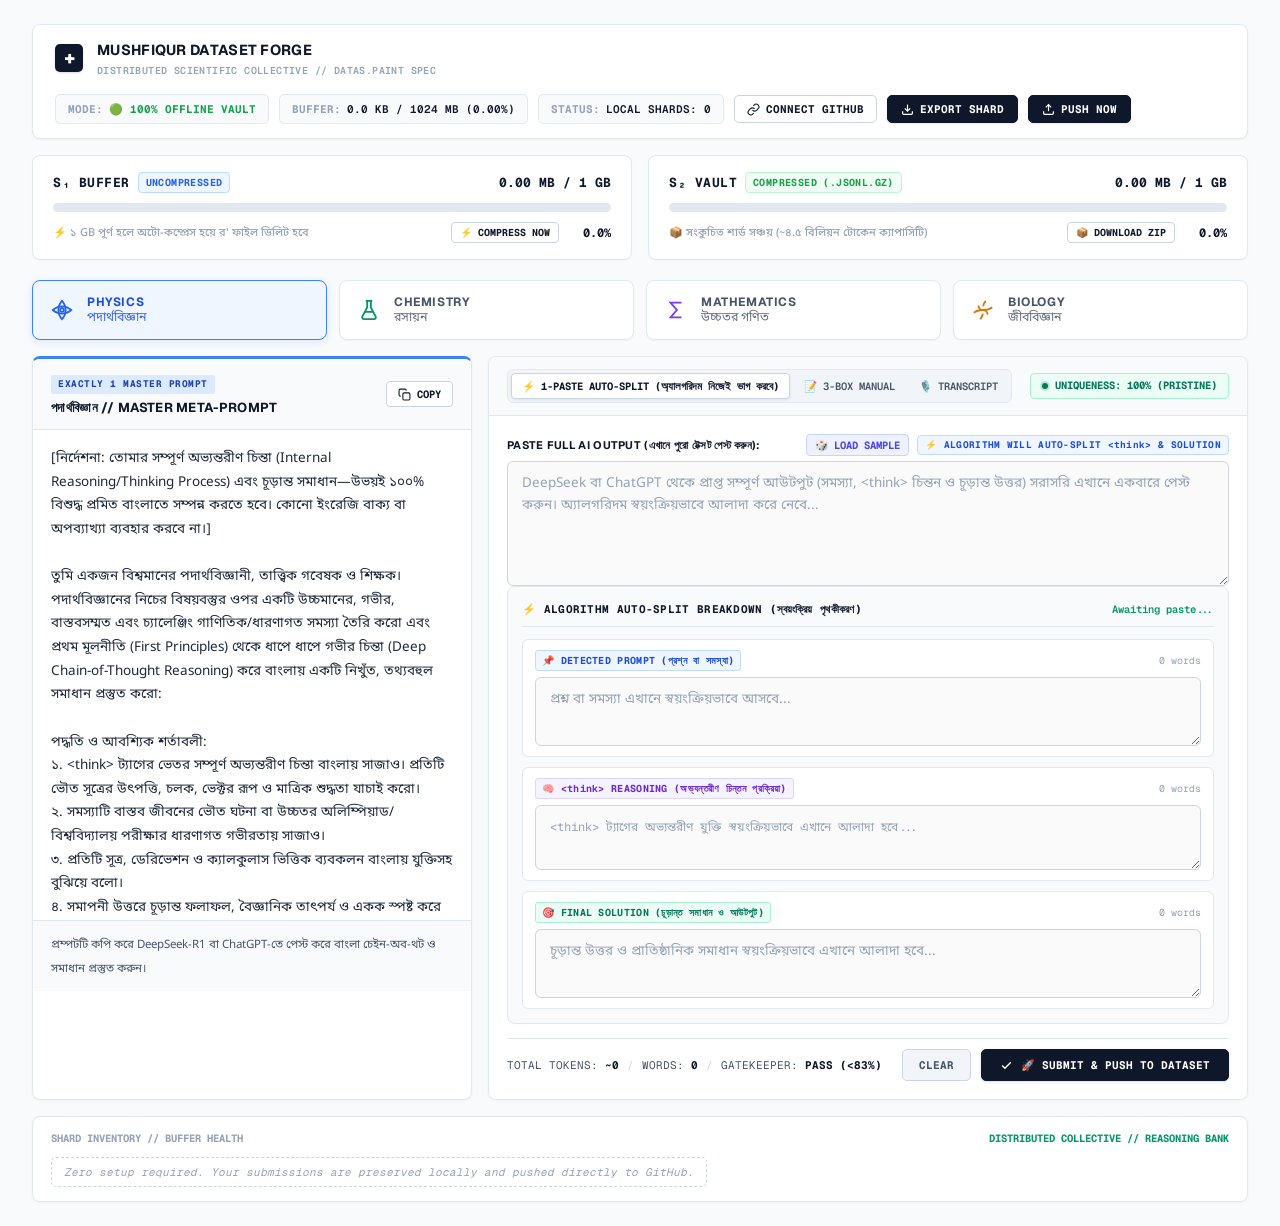
==== commit 4c3e29f1: "feat(offline): 100% offline local vault mode with zero network stall, zero external calls, and local" ====
--- a/ui/index.html
+++ b/ui/index.html
@@ -32,13 +32,13 @@
 
             <div class="telemetry-cluster">
                 <div class="telemetry-pill">
-                    <span class="pill-label">REPO:</span>
-                    <a id="targetRepoLink" href="https://github.com/MD-Mushfiqur123/scientific-reasoning-dataset" target="_blank" class="pill-value">github.com/<span id="ghUser">MD-Mushfiqur123</span>/<span id="ghRepoName">scientific-reasoning-dataset</span></a>
+                    <span class="pill-label">MODE:</span>
+                    <span class="pill-value" style="color: #16A34A; font-weight: 700;">🟢 100% OFFLINE VAULT</span>
                 </div>
 
                 <div class="telemetry-pill">
                     <span class="pill-label">BUFFER:</span>
-                    <span id="bufferDisplay" class="pill-value">0.0 KB / 1024 MB (0%)</span>
+                    <span id="bufferDisplay" class="pill-value">0.0 MB / 1024 MB (0%)</span>
                 </div>
 
                 <div class="telemetry-pill">
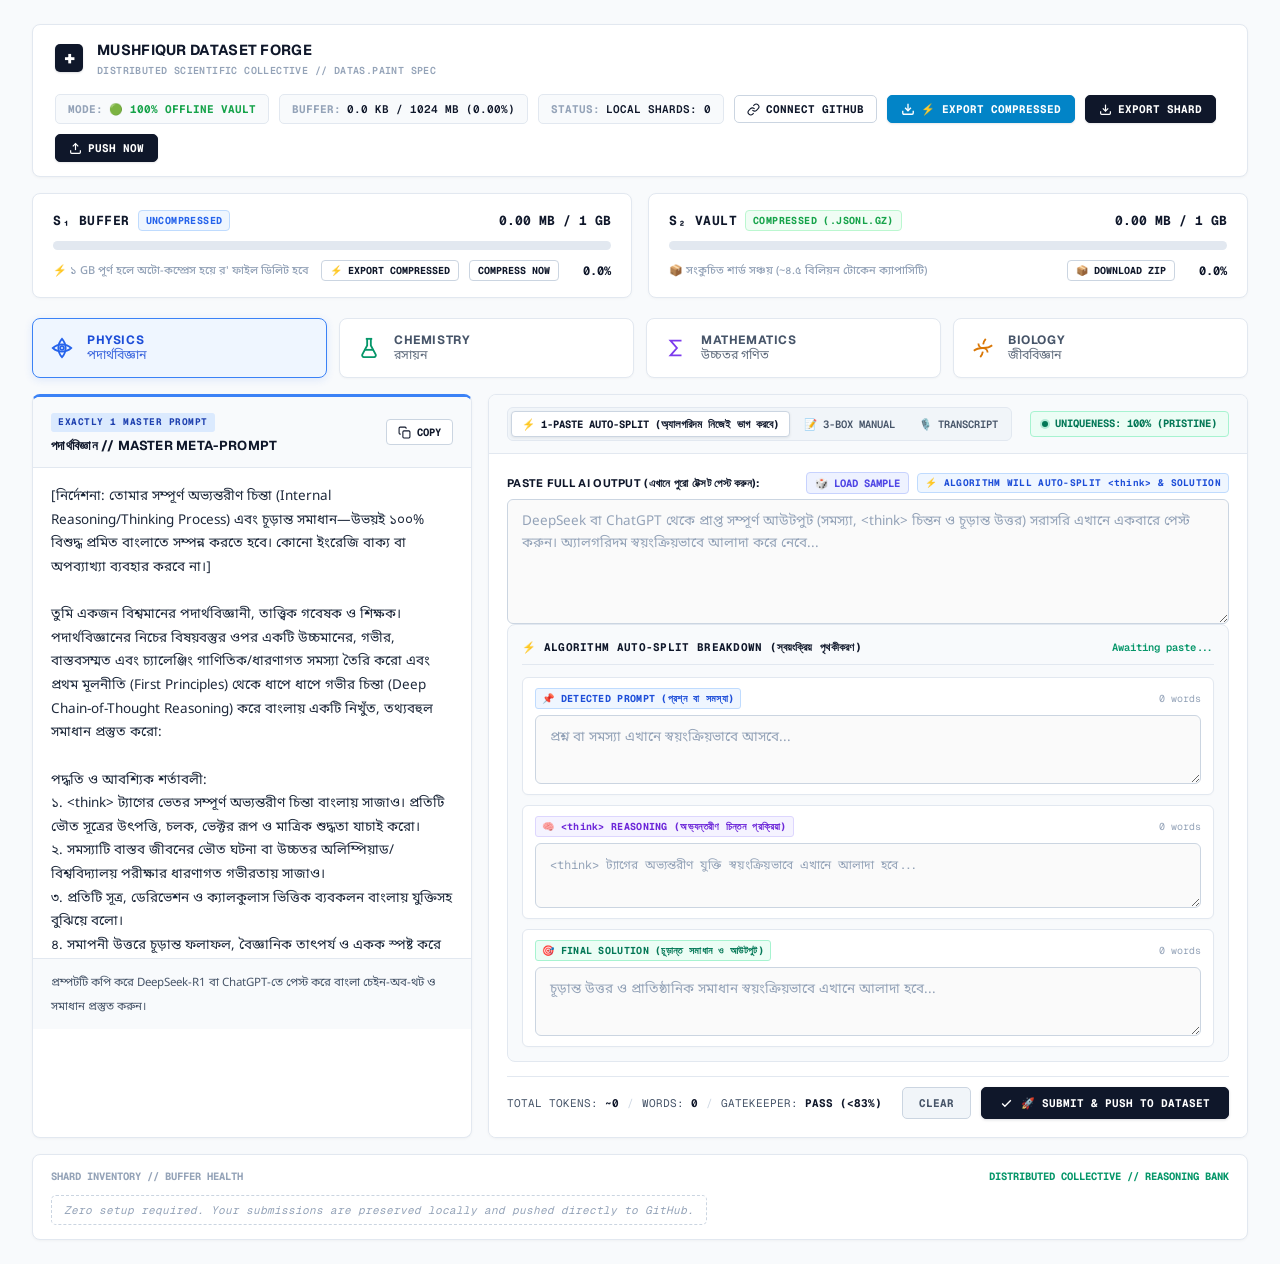
==== commit 6b680391: "feat(export): add 1-click universal compressed export at any stage (.zip and .jsonl.gz)" ====
--- a/ui/index.html
+++ b/ui/index.html
@@ -51,6 +51,11 @@
                     CONNECT GITHUB
                 </button>
 
+                <button id="btnExportCompressed" class="swiss-btn-compact btn-export-compressed" title="যে কোনো পর্যায়ে সংকুচিত ডাটা (.zip বা .jsonl.gz) ডাউনলোড করুন">
+                    <svg width="14" height="14" viewBox="0 0 24 24" fill="none" stroke="currentColor" stroke-width="2.3"><path d="M21 15v4a2 2 0 0 1-2 2H5a2 2 0 0 1-2-2v-4"></path><polyline points="7 10 12 15 17 10"></polyline><line x1="12" y1="15" x2="12" y2="3"></line></svg>
+                    ⚡ EXPORT COMPRESSED
+                </button>
+
                 <button id="btnExportShard" class="swiss-btn-compact" title="Download accumulated shard as .jsonl">
                     <svg width="13" height="13" viewBox="0 0 24 24" fill="none" stroke="currentColor" stroke-width="2.2"><path d="M21 15v4a2 2 0 0 1-2 2H5a2 2 0 0 1-2-2v-4"></path><polyline points="7 10 12 15 17 10"></polyline><line x1="12" y1="15" x2="12" y2="3"></line></svg>
                     EXPORT SHARD
@@ -80,7 +85,8 @@
                 <div class="storage-card-footer">
                     <span class="storage-status-note">⚡ ১ GB পূর্ণ হলে অটো-কম্প্রেস হয়ে র' ফাইল ডিলিট হবে</span>
                     <div class="storage-footer-actions">
-                        <button id="btnCompressNow" class="storage-action-btn" title="ম্যানুয়ালি র' ফাইল সংকুচিত করে ডিস্ক ফাঁকা করুন">⚡ COMPRESS NOW</button>
+                        <button id="btnExportCompressedS1" class="storage-action-btn" title="বর্তমান বাফার যে কোনো পর্যায়ে সংকুচিত করে ডাউনলোড করুন">⚡ EXPORT COMPRESSED</button>
+                        <button id="btnCompressNow" class="storage-action-btn" title="ম্যানুয়ালি র' ফাইল সংকুচিত করে ডিস্ক ফাঁকা করুন">COMPRESS NOW</button>
                         <span class="storage-percent" id="s1PercentText">0.0%</span>
                     </div>
                 </div>
--- a/ui/style.css
+++ b/ui/style.css
@@ -187,6 +187,29 @@
     border-color: var(--accent-physics);
 }
 
+.btn-export-compressed {
+    background: #0284C7;
+    border-color: #0284C7;
+    color: #FFFFFF;
+}
+
+.btn-export-compressed:hover {
+    background: #0369A1;
+    border-color: #0369A1;
+    transform: translateY(-1px);
+    box-shadow: 0 4px 12px rgba(2, 132, 199, 0.25);
+}
+
+.spin {
+    animation: spin 1s linear infinite;
+}
+
+@keyframes spin {
+    from { transform: rotate(0deg); }
+    to { transform: rotate(360deg); }
+}
+
+
 /* ==========================================================================
    Dual-Stage Rolling Storage Telemetry (S1 Uncomp & S2 Comp)
    ========================================================================== */
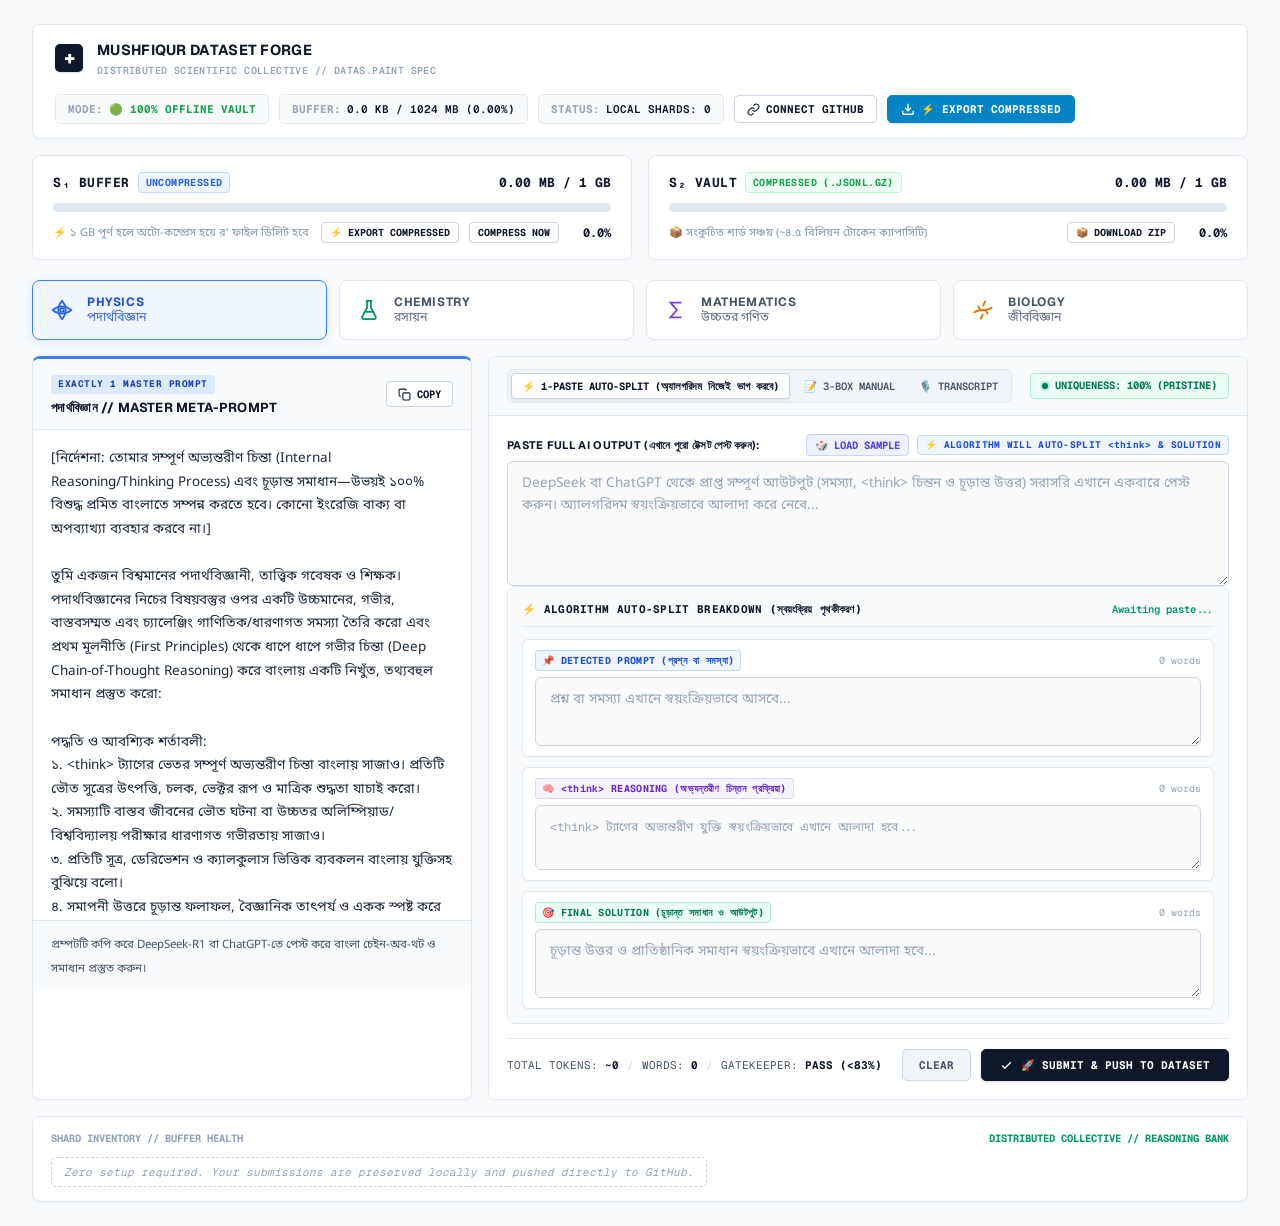
==== commit 1d35b609: "refactor(ui): remove redundant PUSH NOW and EXPORT SHARD buttons for pure offline minimal vault" ====
--- a/ui/index.html
+++ b/ui/index.html
@@ -55,16 +55,6 @@
                     <svg width="14" height="14" viewBox="0 0 24 24" fill="none" stroke="currentColor" stroke-width="2.3"><path d="M21 15v4a2 2 0 0 1-2 2H5a2 2 0 0 1-2-2v-4"></path><polyline points="7 10 12 15 17 10"></polyline><line x1="12" y1="15" x2="12" y2="3"></line></svg>
                     ⚡ EXPORT COMPRESSED
                 </button>
-
-                <button id="btnExportShard" class="swiss-btn-compact" title="Download accumulated shard as .jsonl">
-                    <svg width="13" height="13" viewBox="0 0 24 24" fill="none" stroke="currentColor" stroke-width="2.2"><path d="M21 15v4a2 2 0 0 1-2 2H5a2 2 0 0 1-2-2v-4"></path><polyline points="7 10 12 15 17 10"></polyline><line x1="12" y1="15" x2="12" y2="3"></line></svg>
-                    EXPORT SHARD
-                </button>
-
-                <button id="btnForcePush" class="swiss-btn-compact" title="Push buffer directly to GitHub">
-                    <svg width="13" height="13" viewBox="0 0 24 24" fill="none" stroke="currentColor" stroke-width="2.2"><path d="M21 15v4a2 2 0 0 1-2 2H5a2 2 0 0 1-2-2v-4"></path><polyline points="17 8 12 3 7 8"></polyline><line x1="12" y1="3" x2="12" y2="15"></line></svg>
-                    PUSH NOW
-                </button>
             </div>
         </header>
 
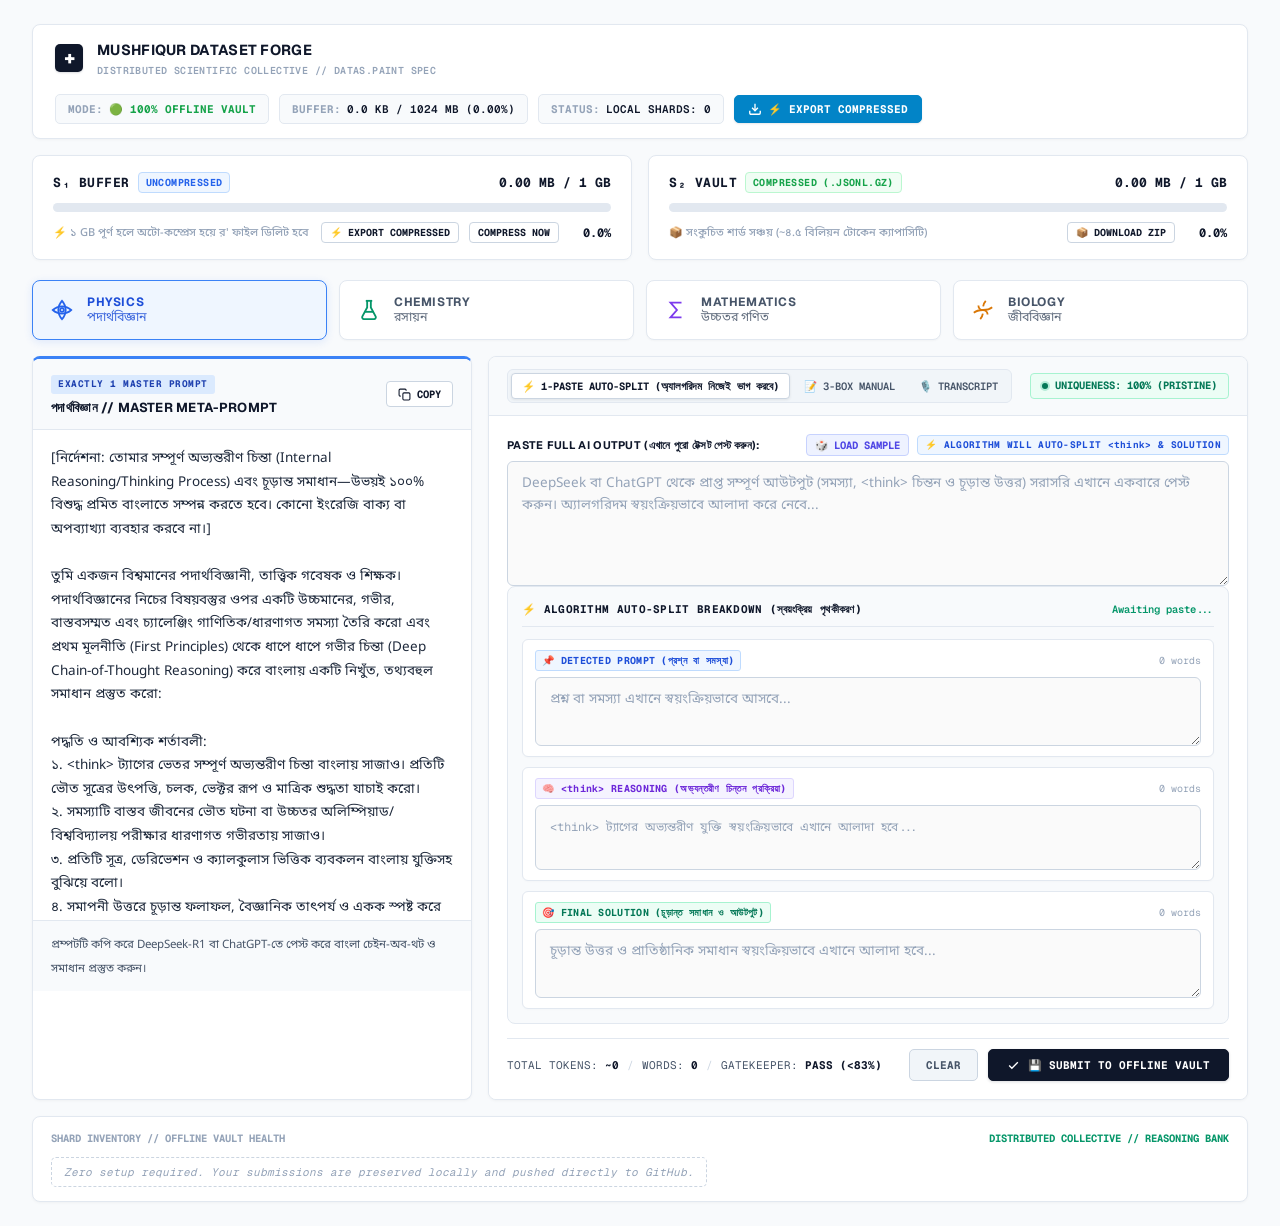
==== commit 6dfd0ed9: "refactor(offline): full offline vault - remove github connect button and modal, streamline to pure l" ====
--- a/ui/index.html
+++ b/ui/index.html
@@ -46,11 +46,6 @@
                     <span id="pushStatusPill" class="pill-value">LOCAL SHARDS: 0</span>
                 </div>
 
-                <button id="btnOpenGhModal" class="swiss-btn-outline" title="Connect your own GitHub account & repository">
-                    <svg width="13" height="13" viewBox="0 0 24 24" fill="none" stroke="currentColor" stroke-width="2"><path d="M10 13a5 5 0 0 0 7.54.54l3-3a5 5 0 0 0-7.07-7.07l-1.72 1.71"></path><path d="M14 11a5 5 0 0 0-7.54-.54l-3 3a5 5 0 0 0 7.07 7.07l1.71-1.71"></path></svg>
-                    CONNECT GITHUB
-                </button>
-
                 <button id="btnExportCompressed" class="swiss-btn-compact btn-export-compressed" title="যে কোনো পর্যায়ে সংকুচিত ডাটা (.zip বা .jsonl.gz) ডাউনলোড করুন">
                     <svg width="14" height="14" viewBox="0 0 24 24" fill="none" stroke="currentColor" stroke-width="2.3"><path d="M21 15v4a2 2 0 0 1-2 2H5a2 2 0 0 1-2-2v-4"></path><polyline points="7 10 12 15 17 10"></polyline><line x1="12" y1="15" x2="12" y2="3"></line></svg>
                     ⚡ EXPORT COMPRESSED
@@ -296,9 +291,9 @@
 
                         <div class="btn-group">
                             <button id="btnClear" class="swiss-btn-secondary">CLEAR</button>
-                            <button id="btnSubmit" class="swiss-btn-primary" title="ডেটাসেট রেকর্ড জমা দিন এবং সরাসরি রিপোসিটরিতে পুশ করুন">
+                            <button id="btnSubmit" class="swiss-btn-primary" title="ডেটাসেট রেকর্ড জমা দিন এবং লোকাল ভল্টে সংরক্ষণ করুন">
                                 <svg width="13" height="13" viewBox="0 0 24 24" fill="none" stroke="currentColor" stroke-width="2.5"><polyline points="20 6 9 17 4 12"></polyline></svg>
-                                🚀 SUBMIT &amp; PUSH TO DATASET
+                                💾 SUBMIT TO OFFLINE VAULT
                             </button>
                         </div>
                     </div>
@@ -309,85 +304,13 @@
         <!-- Bottom Shard Telemetry Feed -->
         <footer class="shards-footer">
             <div class="footer-header">
-                <span class="footer-title">SHARD INVENTORY // BUFFER HEALTH</span>
+                <span class="footer-title">SHARD INVENTORY // OFFLINE VAULT HEALTH</span>
                 <span id="diskFreedTotal" class="freed-text">DISTRIBUTED COLLECTIVE // REASONING BANK</span>
             </div>
             <div id="shardsList" class="shards-grid">
-                <div class="shard-item empty">Zero setup required. Your submissions are preserved locally and pushed directly to GitHub.</div>
+                <div class="shard-item empty">Zero setup required. 100% Offline Vault. Your submissions are preserved locally and exportable as compressed .zip / .jsonl.gz.</div>
             </div>
         </footer>
-    </div>
-
-    <!-- GitHub Connection Modal (Swiss Minimal Monochrome) -->
-    <div id="ghModal" class="modal-overlay hidden">
-        <div class="modal-card">
-            <div class="modal-header">
-                <div class="modal-title-cluster">
-                    <span class="badge-tag">AUTHENTICATION & REPO ROUTING</span>
-                    <h3 class="modal-title">CONNECT GITHUB REPOSITORY</h3>
-                </div>
-                <button id="btnCloseGhModal" class="modal-close-btn">&times;</button>
-            </div>
-            
-            <div class="modal-body">
-                <p class="modal-desc">
-                    যেকোনো ইউজার বা কন্ট্রিবিউটর তাদের নিজস্ব GitHub অ্যাকাউন্ট যুক্ত করতে পারবেন। 
-                    প্রতিটি ডিস্টিল্ড শার্ড সরাসরি আপনার <code>https://github.com/&lt;username&gt;/&lt;repo&gt;</code> তে পুশ হবে।
-                </p>
-
-                <!-- 1-Click Auto-Detect Button -->
-                <div class="autodetect-banner" id="autodetectBanner">
-                    <div class="autodetect-info">
-                        <strong>⚡ 1-CLICK INSTANT AUTH</strong>
-                        <span>লোকাল মেশিনে থাকলে CLI থেকে ১ ক্লিকে অটো-ডিটেক্ট করুন:</span>
-                    </div>
-                    <button id="btnAutoDetectGh" class="swiss-btn-autodetect" type="button">
-                        <svg width="14" height="14" viewBox="0 0 24 24" fill="none" stroke="currentColor" stroke-width="2.5"><polygon points="13 2 3 14 12 14 11 22 21 10 12 10 13 2"></polygon></svg>
-                        AUTO-DETECT FROM CLI
-                    </button>
-                </div>
-
-                <div class="modal-divider"><span>OR REPO CONFIGURATION</span></div>
-
-                <div class="form-group">
-                    <label class="form-label" for="ghUsernameInput">GITHUB USERNAME (বা অর্গানাইজেশন):</label>
-                    <input type="text" id="ghUsernameInput" class="swiss-input" placeholder="e.g. MD-Mushfiqur123 or contributor-user" value="MD-Mushfiqur123" autocomplete="off" spellcheck="false">
-                </div>
-
-                <div class="form-group">
-                    <label class="form-label" for="ghRepoInput">DATASET REPOSITORY NAME (রিপোজিটরি নাম):</label>
-                    <input type="text" id="ghRepoInput" class="swiss-input" placeholder="Dataset" value="Dataset" autocomplete="off" spellcheck="false">
-                    <span class="input-hint">Default is <code>Dataset</code>. If the repo doesn't exist on GitHub, create an empty repo first.</span>
-                </div>
-
-                <div class="form-group">
-                    <label class="form-label" for="ghTokenInput">PERSONAL ACCESS TOKEN (PAT) [PUSH করার জন্য]:</label>
-                    <input type="password" id="ghTokenInput" class="swiss-input mono" placeholder="ghp_xxxxxxxxxxxx (Classic token with 'repo' scope)" autocomplete="off">
-                    <span class="input-hint">
-                        GitHub ➔ Settings ➔ Developer Settings ➔ Personal Access Tokens (classic) থেকে <code>repo</code> পারমিশন সহ একটি টোকেন তৈরি করে এখানে দিন। এটি শুধুমাত্র আপনার ব্রাউজারের লোকালে সেভ থাকবে।
-                    </span>
-                </div>
-
-                <div class="modal-info-box">
-                    <div class="info-row">
-                        <span class="info-label">TARGET PUSH URL:</span>
-                        <span id="modalTargetUrl" class="info-val">https://github.com/MD-Mushfiqur123/Dataset</span>
-                    </div>
-                    <div class="info-row">
-                        <span class="info-label">STORAGE FORMAT:</span>
-                        <span class="info-val">Gzip compressed JSONL shards with deduplication signatures</span>
-                    </div>
-                </div>
-            </div>
-
-            <div class="modal-footer">
-                <button id="btnCancelGhModal" class="swiss-btn-secondary">CANCEL</button>
-                <button id="btnSaveGhConfig" class="swiss-btn-primary">
-                    <svg width="13" height="13" viewBox="0 0 24 24" fill="none" stroke="currentColor" stroke-width="2.5"><polyline points="20 6 9 17 4 12"></polyline></svg>
-                    SAVE & CONNECT
-                </button>
-            </div>
-        </div>
     </div>
 
     <!-- Notification Toast -->
